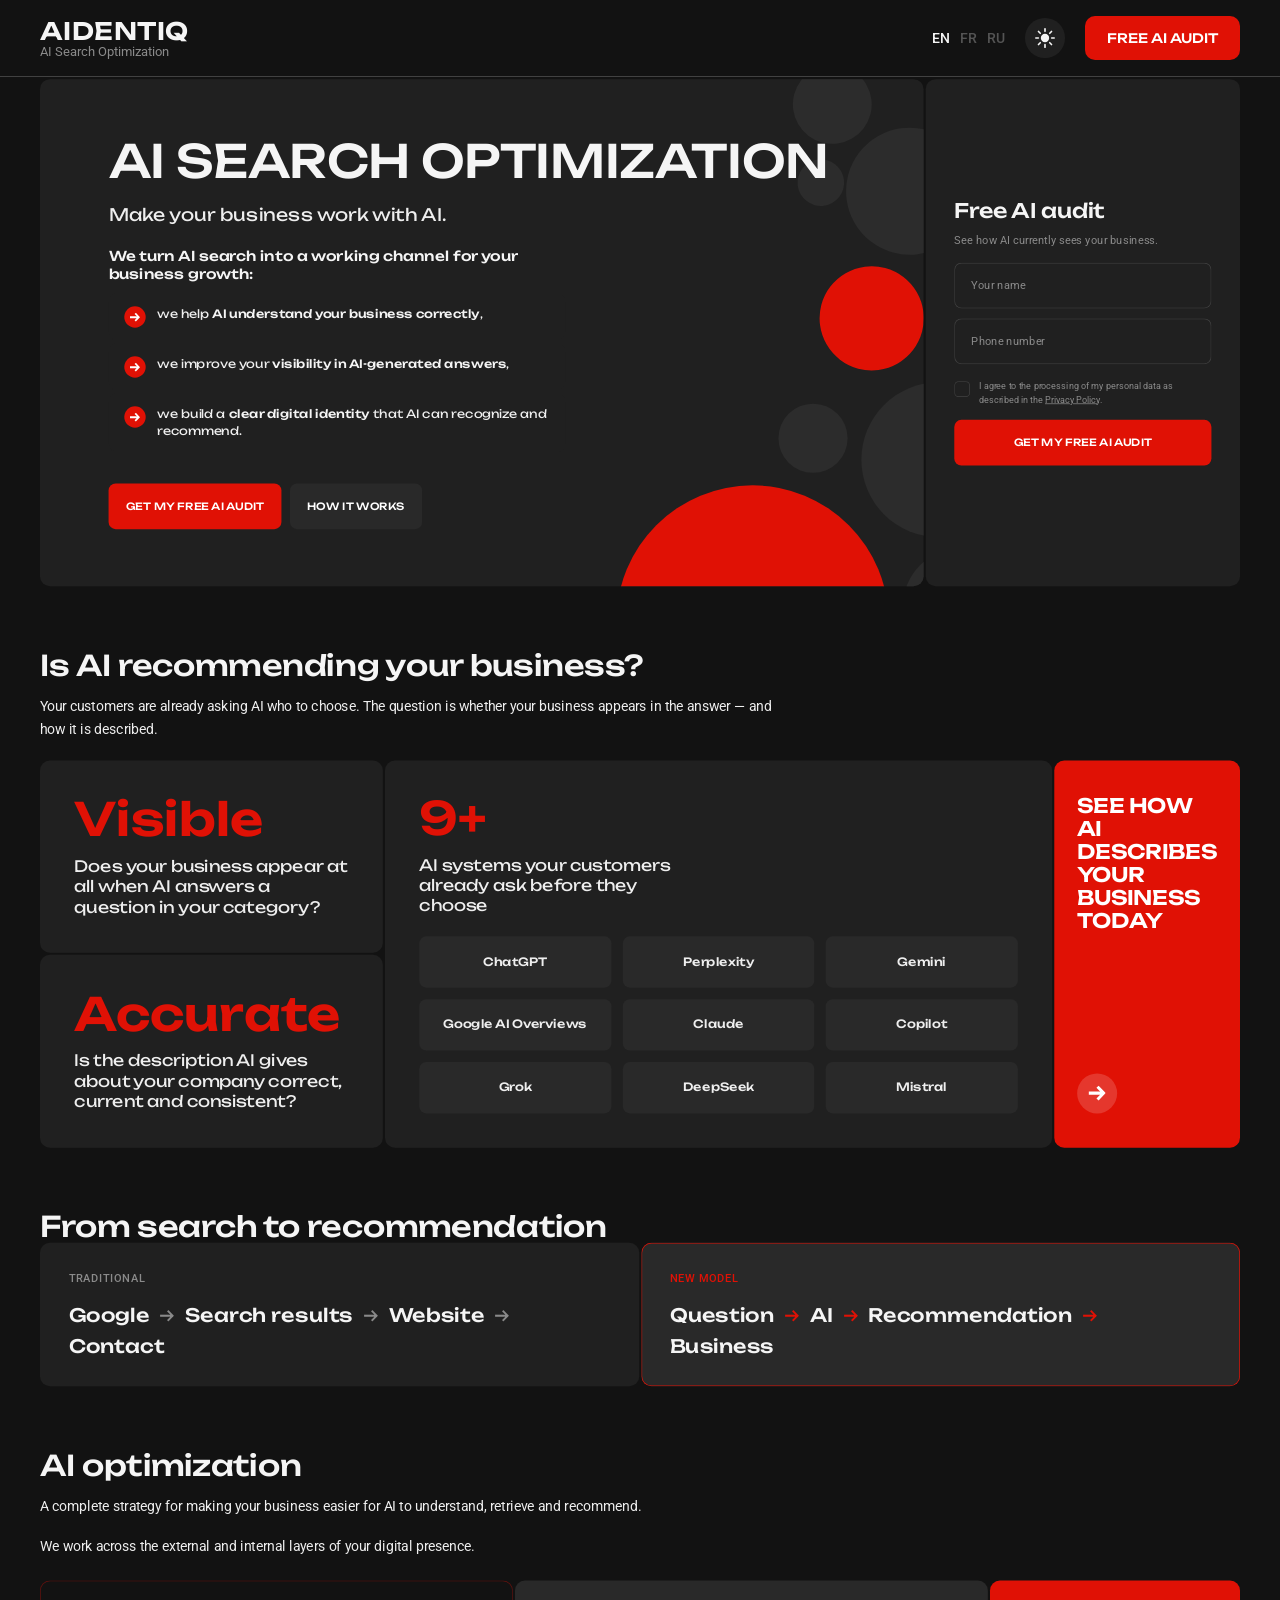
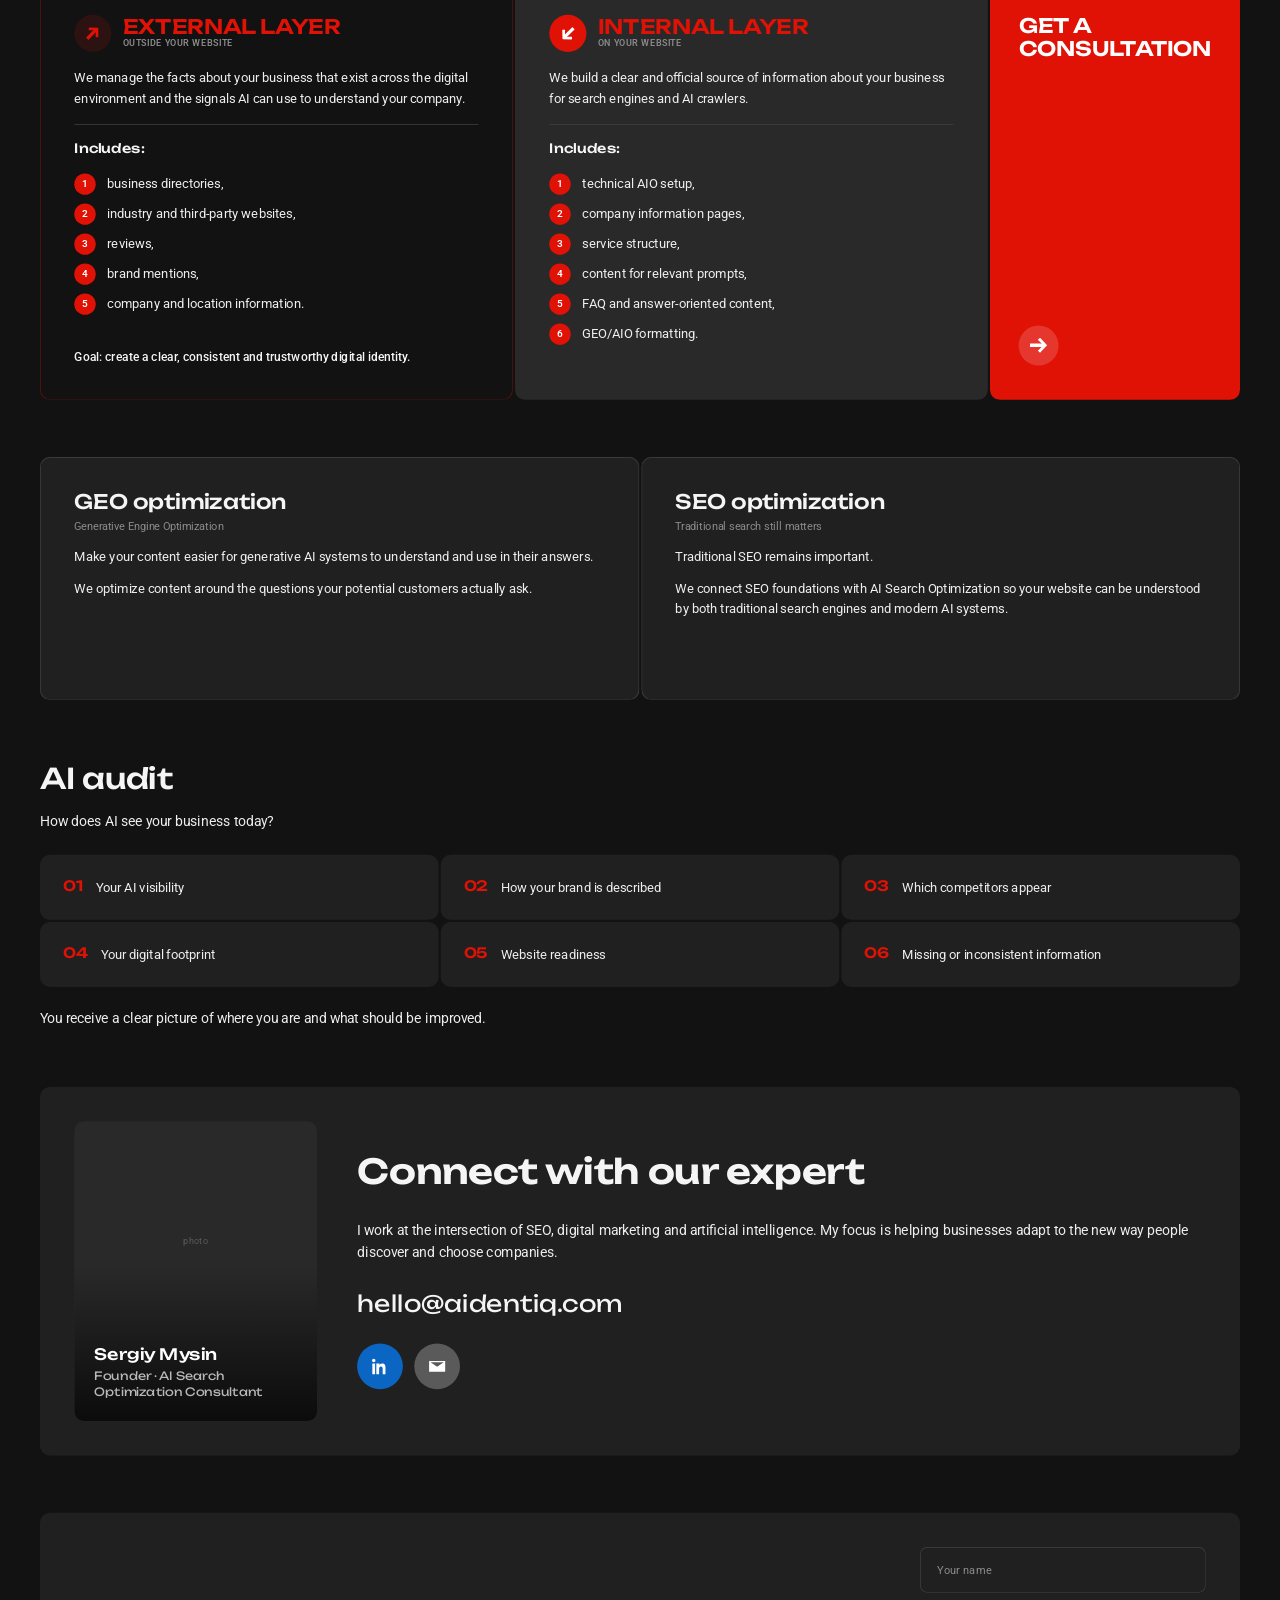
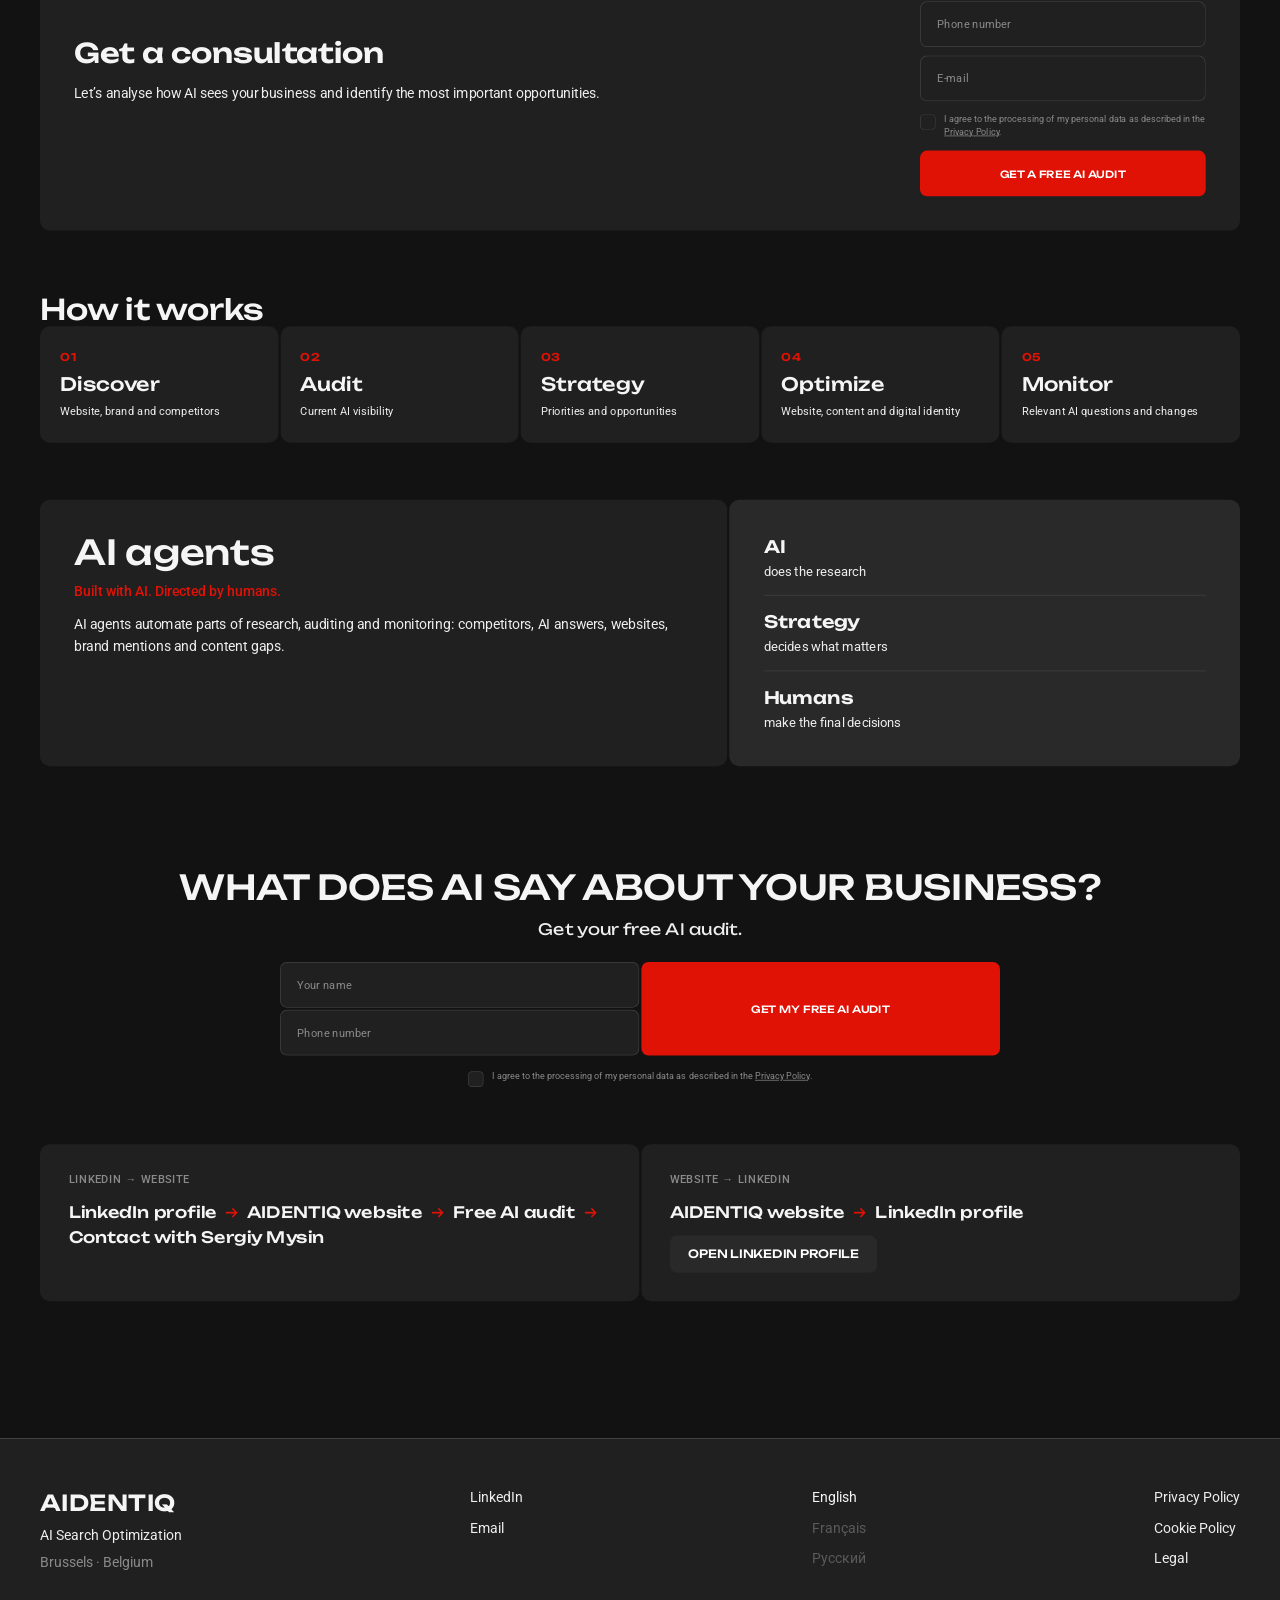
==== index.html @ 65e8174d "Лендинг AIDENTIQ: английская версия Страница выделена из проекта prostor-web — взята вёрстка /servic" ====
<!DOCTYPE html>
<html lang="en" data-theme="dark">
<head>
    <meta charset="UTF-8">
    <meta name="viewport" content="width=device-width, initial-scale=1.0">
    <title>AI Search Optimization — AIDENTIQ</title>
    <meta name="description" content="We turn AI search into a working channel for your business growth. AI optimization, GEO and SEO for businesses that want to be found and recommended by AI.">

    <link rel="canonical" href="https://aidentiq.com/">
    <!-- Языковые версии. Пока собрана только английская: как добавить FR и RU —
         см. раздел «Языки» в README. Раскомментировать вместе с /fr/ и /ru/. -->
    <link rel="alternate" hreflang="en" href="https://aidentiq.com/">
    <!-- <link rel="alternate" hreflang="fr" href="https://aidentiq.com/fr/"> -->
    <!-- <link rel="alternate" hreflang="ru" href="https://aidentiq.com/ru/"> -->

    <meta property="og:type" content="website">
    <meta property="og:title" content="AI Search Optimization — AIDENTIQ">
    <meta property="og:description" content="We turn AI search into a working channel for your business growth.">
    <meta property="og:locale" content="en">

    <link rel="shortcut icon" href="images/favicon.ico" type="image/x-icon">
    <link rel="stylesheet" href="css/style.css">
</head>
<body>
<script>
    /* Тему ставим до отрисовки, иначе на тёмной теме мигнёт светлый фон. */
    (function () {
        var saved = null;
        try { saved = localStorage.getItem('aidentiq_theme'); } catch (e) {}
        document.documentElement.setAttribute('data-theme', saved === 'light' ? 'light' : 'dark');
    })();
</script>

<!-- ═════════ 1. Header ═════════ -->
<header class="site-hd">
    <div class="hd-wrap">
        <a class="hd-logo" href="/">
            <span class="hd-name">AIDENTIQ</span>
            <span class="hd-tag">AI Search Optimization</span>
        </a>
        <div class="hd-right">
            <nav class="hd-lang" aria-label="Language">
                <span class="cur" aria-current="true">EN</span>
                <!-- FR и RU станут ссылками, когда появятся /fr/ и /ru/ -->
                <span class="soon" title="Coming soon">FR</span>
                <span class="soon" title="Coming soon">RU</span>
            </nav>
            <button class="hd-theme" type="button" aria-label="Switch colour theme">
                <svg class="ic-sun" viewBox="0 0 24 24" fill="none" aria-hidden="true"><circle cx="12" cy="12" r="5" fill="currentColor"/><path d="M12 1v3M12 20v3M4.2 4.2l2.1 2.1M17.7 17.7l2.1 2.1M1 12h3M20 12h3M4.2 19.8l2.1-2.1M17.7 6.3l2.1-2.1" stroke="currentColor" stroke-width="2" stroke-linecap="round"/></svg>
                <svg class="ic-moon" viewBox="0 0 24 24" fill="none" aria-hidden="true"><path d="M21 13.2A9 9 0 1 1 10.8 3a7 7 0 0 0 10.2 10.2Z" fill="currentColor"/></svg>
            </button>
            <a class="btn btn-accent hd-cta" href="#audit">FREE AI AUDIT</a>
        </div>
    </div>
</header>

<div id="viewport">
<div class="page">

    <!-- ═════════ 2–4. Hero: заголовок, пояснение, форма AI-аудита ═════════ -->
    <section class="hero sec" id="top">
        <div class="gap stretch">
            <div class="htext" style="flex:1">
                <h1>AI Search Optimization</h1>
                <div class="hero-intro">Make your business work with AI.</div>
                <ul class="hvals">
                    <div class="hlead">We turn AI search into a working channel for your business growth:</div>
                    <li><span class="hicon"><svg viewBox="0 0 22 20" fill="none"><path d="M0 7.36758H12.5649L17.8478 7.96727V11.1656L12.5649 11.8224H0V7.36758ZM12.879 0L21.9885 9.59499L12.879 19.1614L10.109 16.5057L18.2762 8.16716V10.9943L10.109 2.65576L12.879 0Z" fill="currentColor"/></svg></span><span>we help <b>AI understand your business correctly</b>,</span></li>
                    <li><span class="hicon"><svg viewBox="0 0 22 20" fill="none"><path d="M0 7.36758H12.5649L17.8478 7.96727V11.1656L12.5649 11.8224H0V7.36758ZM12.879 0L21.9885 9.59499L12.879 19.1614L10.109 16.5057L18.2762 8.16716V10.9943L10.109 2.65576L12.879 0Z" fill="currentColor"/></svg></span><span>we improve your <b>visibility in AI-generated answers</b>,</span></li>
                    <li><span class="hicon"><svg viewBox="0 0 22 20" fill="none"><path d="M0 7.36758H12.5649L17.8478 7.96727V11.1656L12.5649 11.8224H0V7.36758ZM12.879 0L21.9885 9.59499L12.879 19.1614L10.109 16.5057L18.2762 8.16716V10.9943L10.109 2.65576L12.879 0Z" fill="currentColor"/></svg></span><span>we build a <b>clear digital identity</b> that AI can recognize and recommend.</span></li>
                </ul>
                <div class="gap" style="gap:12px;margin-top:4px">
                    <a class="btn btn-lg btn-accent" href="#audit">GET MY FREE AI AUDIT</a>
                    <a class="btn btn-lg btn-standard" href="#how">HOW IT WORKS</a>
                </div>
                <img class="hblobs hblobs-dark" src="images/hero-blobs.svg" alt="" aria-hidden="true" />
                <img class="hblobs hblobs-light" src="images/hero-blobs-light.svg" alt="" aria-hidden="true" />
            </div>
            <div class="hside" style="width:440px">
                <form class="contact-form" action="" method="post" novalidate>
                <div class="heroform">
                    <input type="hidden" name="source" value="hero-free-ai-audit" />
                    <h3>Free AI audit</h3>
                    <p class="hfnote">See how AI currently sees your business.</p>
                    <label class="field"><input type="text" name="name" placeholder=" " autocomplete="name" required /><span class="flabel">Your name</span></label>
                    <label class="field"><input type="tel" name="phone" placeholder=" " autocomplete="tel" required /><span class="flabel">Phone number</span></label>
                    <label class="echeck" style="margin-top:8px">
                        <input type="checkbox" name="consent" value="1" required />
                        <span class="echecktext">I agree to the processing of my personal data as described in the <a href="privacy-policy.html" target="_blank" rel="noopener">Privacy Policy</a>.</span>
                    </label>
                    <button class="btn btn-lg btn-accent btn-block" type="submit" style="margin-top:4px">GET MY FREE AI AUDIT</button>
                </div>
                </form>
            </div>
        </div>
    </section>

    <!-- ═════════ 5. Why it matters ═════════ -->
    <section class="sec">
        <div class="chead-wrap"><h2 class="chead">Is AI recommending your business?</h2></div>
        <div class="stack" style="margin-top:20px">
            <p class="ptext">Your customers are already asking AI who to choose. The question is whether your business appears in the answer — and how it is described.</p>
        </div>
        <div class="why" style="margin-top:28px">
            <div class="wleft">
                <div class="wcard">
                    <div class="wbig">Visible</div>
                    <p>Does your business appear at all when AI answers a question in your category?</p>
                </div>
                <div class="wcard">
                    <div class="wbig">Accurate</div>
                    <p>Is the description AI gives about your company correct, current and consistent?</p>
                </div>
            </div>
            <div class="wmid">
                <div class="wbig">9+</div>
                <p>AI systems your customers already ask before they choose</p>
                <div class="nnet">
                    <span>ChatGPT</span><span>Perplexity</span><span>Gemini</span>
                    <span>Google AI Overviews</span><span>Claude</span><span>Copilot</span>
                    <span>Grok</span><span>DeepSeek</span><span>Mistral</span>
                </div>
            </div>
            <a class="wcta" href="#audit">
                <div class="wctatxt">See how AI describes your business today</div>
                <div class="wctaicon"><svg viewBox="0 0 22 20" fill="none"><path d="M0 7.36758H12.5649L17.8478 7.96727V11.1656L12.5649 11.8224H0V7.36758ZM12.879 0L21.9885 9.59499L12.879 19.1614L10.109 16.5057L18.2762 8.16716V10.9943L10.109 2.65576L12.879 0Z" fill="currentColor"/></svg></div>
            </a>
        </div>
    </section>

    <!-- ═════════ 6. From search to recommendation ═════════ -->
    <section class="sec">
        <div class="chead-wrap"><h2 class="chead">From search to recommendation</h2></div>
        <div class="flows">
            <div class="flow old">
                <div class="flowlbl">Traditional</div>
                <ol class="flowsteps">
                    <li>Google</li>
                    <li>Search results</li>
                    <li>Website</li>
                    <li>Contact</li>
                </ol>
            </div>
            <div class="flow new">
                <div class="flowlbl">New model</div>
                <ol class="flowsteps">
                    <li>Question</li>
                    <li>AI</li>
                    <li>Recommendation</li>
                    <li>Business</li>
                </ol>
            </div>
        </div>
    </section>

    <!-- ═════════ 7–9. AI Optimization: внешний и внутренний слои ═════════ -->
    <section class="sec">
        <div class="chead-wrap"><h2 class="chead">AI optimization</h2></div>
        <div class="stack" style="margin-top:20px;margin-bottom:32px">
            <p class="ptext">A complete strategy for making your business easier for AI to understand, retrieve and recommend.</p>
            <p class="ptext">We work across the external and internal layers of your digital presence.</p>
        </div>
        <div class="approach">
            <div class="acard ext">
                <div class="ahead">
                    <div class="aicon"><svg viewBox="0 0 22 20" fill="none" style="transform:rotate(-45deg)"><path d="M0 7.36758H12.5649L17.8478 7.96727V11.1656L12.5649 11.8224H0V7.36758ZM12.879 0L21.9885 9.59499L12.879 19.1614L10.109 16.5057L18.2762 8.16716V10.9943L10.109 2.65576L12.879 0Z" fill="currentColor"/></svg></div>
                    <div><div class="atitle">External layer</div><div class="acap">Outside your website</div></div>
                </div>
                <p class="atext">We manage the facts about your business that exist across the digital environment and the signals AI can use to understand your company.</p>
                <div class="adiv"></div>
                <div class="alead">Includes:</div>
                <ol class="alist">
                    <li>business directories,</li>
                    <li>industry and third-party websites,</li>
                    <li>reviews,</li>
                    <li>brand mentions,</li>
                    <li>company and location information.</li>
                </ol>
                <p class="agoal">Goal: create a clear, consistent and trustworthy digital identity.</p>
            </div>
            <div class="acard int">
                <div class="ahead">
                    <div class="aicon"><svg viewBox="0 0 22 20" fill="none" style="transform:rotate(135deg)"><path d="M0 7.36758H12.5649L17.8478 7.96727V11.1656L12.5649 11.8224H0V7.36758ZM12.879 0L21.9885 9.59499L12.879 19.1614L10.109 16.5057L18.2762 8.16716V10.9943L10.109 2.65576L12.879 0Z" fill="currentColor"/></svg></div>
                    <div><div class="atitle">Internal layer</div><div class="acap">On your website</div></div>
                </div>
                <p class="atext">We build a clear and official source of information about your business for search engines and AI crawlers.</p>
                <div class="adiv"></div>
                <div class="alead">Includes:</div>
                <ol class="alist">
                    <li>technical AIO setup,</li>
                    <li>company information pages,</li>
                    <li>service structure,</li>
                    <li>content for relevant prompts,</li>
                    <li>FAQ and answer-oriented content,</li>
                    <li>GEO/AIO formatting.</li>
                </ol>
            </div>
            <a class="acta" href="#audit">
                <div class="actatxt">Get a consultation</div>
                <div class="actaicon"><svg viewBox="0 0 22 20" fill="none"><path d="M0 7.36758H12.5649L17.8478 7.96727V11.1656L12.5649 11.8224H0V7.36758ZM12.879 0L21.9885 9.59499L12.879 19.1614L10.109 16.5057L18.2762 8.16716V10.9943L10.109 2.65576L12.879 0Z" fill="currentColor"/></svg></div>
            </a>
        </div>
    </section>

    <!-- ═════════ 10–11. GEO и SEO оптимизация ═════════ -->
    <section class="sec">
        <div class="layers">
            <div class="layer" style="justify-content:flex-start;gap:16px;min-height:340px">
                <div class="stack" style="gap:8px">
                    <h3 style="color:var(--head)">GEO optimization</h3>
                    <div class="lsub">Generative Engine Optimization</div>
                </div>
                <p>Make your content easier for generative AI systems to understand and use in their answers.</p>
                <p>We optimize content around the questions your potential customers actually ask.</p>
            </div>
            <div class="layer" style="justify-content:flex-start;gap:16px;min-height:340px">
                <div class="stack" style="gap:8px">
                    <h3 style="color:var(--head)">SEO optimization</h3>
                    <div class="lsub">Traditional search still matters</div>
                </div>
                <p>Traditional SEO remains important.</p>
                <p>We connect SEO foundations with AI Search Optimization so your website can be understood by both traditional search engines and modern AI systems.</p>
            </div>
        </div>
    </section>

    <!-- ═════════ 12. AI Audit ═════════ -->
    <section class="sec">
        <div class="chead-wrap"><h2 class="chead">AI audit</h2></div>
        <div class="stack" style="margin-top:20px;margin-bottom:32px">
            <p class="ptext">How does AI see your business today?</p>
        </div>
        <div class="audit-grid">
            <div class="audit-item"><span class="anum">01</span><p>Your AI visibility</p></div>
            <div class="audit-item"><span class="anum">02</span><p>How your brand is described</p></div>
            <div class="audit-item"><span class="anum">03</span><p>Which competitors appear</p></div>
            <div class="audit-item"><span class="anum">04</span><p>Your digital footprint</p></div>
            <div class="audit-item"><span class="anum">05</span><p>Website readiness</p></div>
            <div class="audit-item"><span class="anum">06</span><p>Missing or inconsistent information</p></div>
        </div>
        <p class="ptext" style="margin-top:28px">You receive a clear picture of where you are and what should be improved.</p>
    </section>

    <!-- ═════════ 13. Expert ═════════ -->
    <section class="sec">
        <div class="expert">
            <!-- TODO: заменить на фото Сергия Мысина — images/expert.webp, 340×440 -->
            <div class="ephoto ph">
                <b>Sergiy Mysin</b>
                <s>Founder · AI Search Optimization Consultant</s>
            </div>
            <div class="ebody">
                <h2 class="etitle">Connect with our expert</h2>
                <p class="equote">I work at the intersection of SEO, digital marketing and artificial intelligence. My focus is helping businesses adapt to the new way people discover and choose companies.</p>
                <div class="econtacts">
                    <!-- TODO: подставить реальные email и профиль LinkedIn -->
                    <a href="mailto:hello@aidentiq.com">hello@aidentiq.com</a>
                </div>
                <div class="esocials">
                    <a class="esoc li" href="#" aria-label="LinkedIn"><svg viewBox="0 0 24 24" fill="none"><path d="M6.94 5.5a1.94 1.94 0 1 1-3.88 0 1.94 1.94 0 0 1 3.88 0ZM3.4 8.9h3.1V21H3.4V8.9Zm5.06 0h2.97v1.65h.04c.41-.78 1.42-1.6 2.93-1.6 3.13 0 3.71 2.06 3.71 4.74V21h-3.1v-5.63c0-1.34-.02-3.07-1.87-3.07-1.87 0-2.16 1.46-2.16 2.97V21h-3.1V8.9Z" fill="currentColor"/></svg></a>
                    <a class="esoc mail" href="mailto:hello@aidentiq.com" aria-label="Email"><svg viewBox="0 0 24 24" fill="none"><path d="M3 6h18v12H3V6Zm1.6 1.4 7.4 5.1 7.4-5.1H4.6Z" fill="currentColor"/></svg></a>
                </div>
            </div>
        </div>
    </section>

    <!-- ═════════ 14. Consultation CTA ═════════ -->
    <section class="sec">
        <div class="expert has-form consult">
            <div class="ebody">
                <h2 class="etitle">Get a consultation</h2>
                <p class="equote">Let’s analyse how AI sees your business and identify the most important opportunities.</p>
            </div>
            <form class="contact-form eform" action="" method="post" novalidate>
                <input type="hidden" name="source" value="consultation-cta" />
                <label class="field"><input type="text" name="name" placeholder=" " autocomplete="name" required /><span class="flabel">Your name</span></label>
                <label class="field"><input type="tel" name="phone" placeholder=" " autocomplete="tel" required /><span class="flabel">Phone number</span></label>
                <label class="field"><input type="email" name="email" placeholder=" " autocomplete="email" /><span class="flabel">E-mail</span></label>
                <label class="echeck">
                    <input type="checkbox" name="consent" value="1" required />
                    <span class="echecktext">I agree to the processing of my personal data as described in the <a href="privacy-policy.html" target="_blank" rel="noopener">Privacy Policy</a>.</span>
                </label>
                <button class="btn btn-lg btn-accent btn-block" type="submit">GET A FREE AI AUDIT</button>
            </form>
        </div>
    </section>

    <!-- ═════════ 15. How it works ═════════ -->
    <section class="sec" id="how">
        <div class="chead-wrap"><h2 class="chead">How it works</h2></div>
        <div class="steps">
            <div class="step"><span class="snum">01</span><div class="stitle">Discover</div><p>Website, brand and competitors</p></div>
            <div class="step"><span class="snum">02</span><div class="stitle">Audit</div><p>Current AI visibility</p></div>
            <div class="step"><span class="snum">03</span><div class="stitle">Strategy</div><p>Priorities and opportunities</p></div>
            <div class="step"><span class="snum">04</span><div class="stitle">Optimize</div><p>Website, content and digital identity</p></div>
            <div class="step"><span class="snum">05</span><div class="stitle">Monitor</div><p>Relevant AI questions and changes</p></div>
        </div>
    </section>

    <!-- ═════════ 16. AI Agents ═════════ -->
    <section class="sec">
        <div class="agents">
            <div class="agtext">
                <h2 class="sm">AI agents</h2>
                <div class="agsub">Built with AI. Directed by humans.</div>
                <p>AI agents automate parts of research, auditing and monitoring: competitors, AI answers, websites, brand mentions and content gaps.</p>
            </div>
            <div class="agflow">
                <div class="agrow"><span class="agkey">AI</span><span class="agval">does the research</span></div>
                <div class="agrow"><span class="agkey">Strategy</span><span class="agval">decides what matters</span></div>
                <div class="agrow"><span class="agkey">Humans</span><span class="agval">make the final decisions</span></div>
            </div>
        </div>
    </section>

    <!-- ═════════ 17. Final CTA ═════════ -->
    <section class="sec" id="audit">
        <div class="shead mid"><h2 class="sm">What does AI say about your business?</h2>
            <div class="sub">Get your free AI audit.</div></div>
        <form class="contact-form" action="" method="post" novalidate>
            <input type="hidden" name="source" value="final-cta" />
            <div class="gap stretch" style="gap:3px;margin:0 auto 20px;width:60%">
                <div class="col" style="flex:0 0 calc(50% - 1.5px);gap:3px;min-width:0">
                    <label class="field"><input type="text" name="name" placeholder=" " autocomplete="name" required /><span class="flabel">Your name</span></label>
                    <label class="field"><input type="tel" name="phone" placeholder=" " autocomplete="tel" required /><span class="flabel">Phone number</span></label>
                </div>
                <button class="btn btn-lg btn-accent" style="flex:0 0 calc(50% - 1.5px);height:auto;min-width:0" type="submit">GET MY FREE AI AUDIT</button>
            </div>
            <label class="echeck echeck-mid">
                <input type="checkbox" name="consent" value="1" required />
                <span class="echecktext">I agree to the processing of my personal data as described in the <a href="privacy-policy.html" target="_blank" rel="noopener">Privacy Policy</a>.</span>
            </label>
        </form>
    </section>

    <!-- ═════════ 19. LinkedIn ↔ Website ═════════ -->
    <section class="sec">
        <div class="linkflow">
            <div class="lfcol">
                <div class="lflbl">LinkedIn → Website</div>
                <ol class="lfsteps">
                    <li>LinkedIn profile</li>
                    <li>AIDENTIQ website</li>
                    <li>Free AI audit</li>
                    <li>Contact with Sergiy Mysin</li>
                </ol>
            </div>
            <div class="lfcol">
                <div class="lflbl">Website → LinkedIn</div>
                <ol class="lfsteps">
                    <li>AIDENTIQ website</li>
                    <li>LinkedIn profile</li>
                </ol>
                <!-- TODO: подставить реальный адрес профиля -->
                <a class="btn btn-standard lfbtn" href="#" target="_blank" rel="noopener">Open LinkedIn profile</a>
            </div>
        </div>
    </section>

</div>
</div>

<!-- ═════════ 18. Footer ═════════ -->
<footer class="site-ft">
    <div class="ft-wrap">
        <div class="ft-brand">
            <span class="ft-name">AIDENTIQ</span>
            <span class="ft-tag">AI Search Optimization</span>
            <span class="ft-geo">Brussels · Belgium</span>
        </div>
        <div class="ft-links">
            <!-- TODO: подставить реальный адрес профиля LinkedIn -->
            <a href="#" target="_blank" rel="noopener">LinkedIn</a>
            <a href="mailto:hello@aidentiq.com">Email</a>
        </div>
        <div class="ft-lang">
            <span class="cur">English</span>
            <span class="soon">Français</span>
            <span class="soon">Русский</span>
        </div>
        <div class="ft-legal">
            <a href="privacy-policy.html">Privacy Policy</a>
            <a href="cookie-policy.html">Cookie Policy</a>
            <a href="legal.html">Legal</a>
        </div>
    </div>
</footer>

<!-- Окно с результатом отправки формы -->
<div class="dialog message-modal" id="messageModal">
    <div class="modal">
        <div class="close" aria-label="Close">
            <svg viewBox="0 0 28 29" fill="none" width="28" height="29"><path fill-rule="evenodd" clip-rule="evenodd" d="M14 15.9142L23.1924 25.1066L24.6066 23.6924L15.4143 14.5L24.6066 5.30761L23.1924 3.8934L14 13.0858L4.80765 3.8934L3.39344 5.30761L12.5858 14.5L3.39344 23.6924L4.80765 25.1066L14 15.9142Z" fill="currentColor"/></svg>
        </div>
        <div class="mm-title"></div>
        <div class="mm-text"></div>
    </div>
</div>

<script src="js/main.js"></script>
</body>
</html>
---- css/style.css ----
/* ============================================================
   ПРОСТОР — AI-оптимизация (экспорт для vanilla JS проекта)
   Объединённый CSS: tokens + base + fig-tokens + fig-assets + theme-light
   ============================================================ */

/* ── Webfonts ── */
@import url('https://fonts.googleapis.com/css2?family=Unbounded:wght@400;500;600;700&family=Roboto:wght@400;500;700&family=Inter:wght@400;500&display=swap');

/* ── Color system ── */
:root {
  --color-accent: #E01105;
  --color-accent-hover: #B30D04;
  --color-accent-active: #820700;
  --color-accent-soft: rgba(224, 17, 5, 0.4);
  --color-bg: #FFFFFF;
  --color-secondary: #202020;
  --color-surface: #F5F5F5;
  --color-surface-accent: #EEEEEE;
  --color-surface-strong: #E7E7E7;
  --color-border: #E7E7E7;
  --color-border-strong: #C6C6C6;
  --color-border-accent: #E01105;
  --color-icon: #8A8A8A;
  --color-heading: #202020;
  --color-text: #121212;
  --color-text-secondary: #414141;
  --color-caption: #8A8A8A;
  --color-on-accent: #FFFFFF;
  --color-on-dark: #F5F5F5;
  --color-success: #00AB4E;
  --color-info: #23A0DC;
}

:root[data-theme="dark"],
[data-theme="dark"] {
  --color-bg: #121212;
  --color-secondary: #F5F5F5;
  --color-surface: #202020;
  --color-surface-accent: #292929;
  --color-surface-strong: #2E2E2E;
  --color-border: #414141;
  --color-border-strong: #5A5A5A;
  --color-icon: #8A8A8A;
  --color-heading: #FFFFFF;
  --color-text: #F5F5F5;
  --color-text-secondary: #EEEEEE;
  --color-caption: #8A8A8A;
  --color-on-dark: #F5F5F5;
}

/* ── Typography ── */
:root {
  --font-display: 'Unbounded', 'Roboto', sans-serif;
  --font-body: 'Roboto', -apple-system, 'Segoe UI', sans-serif;
  --text-h1: 88px;
  --text-h2: 68px;
  --text-h3: 52px;
  --text-h4: 32px;
  --text-h5: 28px;
  --text-h6: 20px;
  --text-xl: 24px;
  --text-l: 20px;
  --text-m: 16px;
  --text-s: 14px;
  --text-xs: 12px;
  --text-overline: 16px;
  --leading-display: 1.08;
  --leading-heading: 1.15;
  --leading-body: 1.45;
  --weight-regular: 400;
  --weight-medium: 500;
  --weight-semibold: 600;
  --weight-bold: 700;
  --tracking-display: -0.01em;
  --tracking-overline: 0.04em;
}

/* ── Spacing, radii, shadows, layout ── */
:root {
  --space-xxs: 3px;
  --space-2xs: 8px;
  --space-xs: 16px;
  --space-s: 24px;
  --space-m: 32px;
  --space-l: 48px;
  --space-xl: 76px;
  --space-block: 40px;
  --space-section: 150px;
  --radius-button: 10px;
  --radius-control: 6px;
  --radius-field: 10px;
  --radius-icon: 10px;
  --radius-card: 14px;
  --radius-block: 40px;
  --radius-pill: 100px;
  --shadow-card: 0 4px 24px rgba(36, 35, 35, 0.08);
  --shadow-pop: 0 8px 40px rgba(36, 35, 35, 0.12);
  --container-max: 1440px;
  --gutter: 60px;
  --ease: cubic-bezier(0.4, 0, 0.2, 1);
  --duration: 0.22s;
}

/* ── Base element defaults ── */
*,
*::before,
*::after {
  box-sizing: border-box;
}

body {
  margin: 0;
  font-family: var(--font-body);
  font-size: var(--text-m);
  line-height: var(--leading-body);
  color: var(--color-text);
  background: var(--color-bg);
  -webkit-font-smoothing: antialiased;
  text-rendering: optimizeLegibility;
}

h1, h2, h3, h4, h5, h6 {
  margin: 0;
  font-family: var(--font-display);
  font-weight: var(--weight-medium);
  line-height: var(--leading-heading);
  letter-spacing: var(--tracking-display);
  color: var(--color-heading);
}

h1 { font-size: var(--text-h1); line-height: var(--leading-display); }
h2 { font-size: var(--text-h2); line-height: var(--leading-display); }
h3 { font-size: var(--text-h3); }
h4 { font-size: var(--text-h4); }
h5 { font-size: var(--text-h5); }
h6 { font-size: var(--text-h6); }

p { margin: 0; }

a { color: inherit; text-decoration: none; }

.overline {
  font-family: var(--font-body);
  font-size: var(--text-overline);
  letter-spacing: var(--tracking-overline);
  text-transform: uppercase;
  color: var(--color-accent);
}

/* ── Fig assets (bitmap fills), используемые на странице ── */
.fig-asset-915df91f14145339-bfcbce4c { background: linear-gradient(180deg, rgba(40,38,38,0) 63.08%, rgba(40,38,38,0.4) 100.00%), url(assets/915df91f14145339.png) center / cover no-repeat; }

/* ── Светлая тема ── */
:root[data-theme="light"]{
  --bg:#EAEAEA;
  --surface:#FFFFFF;
  --raise:#F2F2F2;
  --line:#E2E2E2;
  --head:#121212;
  --body:#2E2E2E;
  --muted:#8A8A8A;
  --accent:#E01105;
  --accent-press:#820700;
  --green:#00AB4E;
  --gold:#FFC926;
  --disp:'Unbounded', sans-serif;
  --ui:'Roboto', sans-serif;
}

[data-theme="light"] .btn-standard{background:#202020;color:#fff;}
[data-theme="light"] .btn-standard:hover{background:#000;}
[data-theme="light"] .btn-white,
[data-theme="light"] footer.ft a.btn-white{background:#202020;color:#fff;}
[data-theme="light"] .btn-white:hover{background:#000;opacity:1;}
[data-theme="light"] .review .rate{background:rgba(0,0,0,.05);color:#202020;}
[data-theme="light"] header.bar.scrolled{
  background:rgba(236,236,236,0.72);
  box-shadow:0 8px 30px rgba(0,0,0,0.08);
}
[data-theme="light"] .keys.khotel::after{
  background:linear-gradient(90deg,#fff 44%,rgba(255,255,255,0.45) 68%,rgba(255,255,255,0) 100%);
}
[data-theme="light"] footer.ft{background:#E4E4E4;}
[data-theme="light"] nav.menu a:hover{background:var(--raise);color:var(--head);}

.hblobs-light{display:none;}
[data-theme="light"] .hblobs-dark{display:none;}
[data-theme="light"] .hblobs-light{display:block;}

.logo .logo-dark-img{display:none;}
[data-theme="light"] .logo .logo-light-img{display:none;}
[data-theme="light"] .logo .logo-dark-img{display:block;}

/* ── Переключатель темы ── */
.theme-toggle{position:relative;width:58px;height:30px;flex-shrink:0;padding:0;border:none;
  border-radius:100px;cursor:pointer;background:var(--raise);box-shadow:inset 0 0 0 1px var(--line);
  display:inline-flex;align-items:center;transition:background .3s ease,box-shadow .3s ease;}
.theme-toggle .tt-knob{position:absolute;top:3px;left:3px;width:24px;height:24px;border-radius:50%;
  background:#fff;color:var(--accent);display:flex;align-items:center;justify-content:center;
  box-shadow:0 2px 6px rgba(0,0,0,.25);
  transition:transform .35s cubic-bezier(.22,1,.36,1);}
.theme-toggle .tt-knob svg{width:15px;height:15px;display:block;}
.theme-toggle .tt-sun{display:none;}
.theme-toggle .tt-moon{display:block;}
[data-theme="light"] .theme-toggle .tt-knob{transform:translateX(28px);}
[data-theme="light"] .theme-toggle .tt-sun{display:block;}
[data-theme="light"] .theme-toggle .tt-moon{display:none;}

/* ─────────────────────────────────────────────────────────────
   ПРОСТОР — AI-оптимизация. Собрана СТРОГО на токенах и паттернах
   дизайн-системы (styles.css). Значения цветов/радиусов/типографики
   и структура блоков взяты 1:1 из компонентов DS
   (Hero, ClickCard, Keys, ReviewCard, BlogCard, CommentText, Button, Footer).
   Рендерится офлайн (без React/CDN, без фреймворков) — токены берутся из styles.css.
   ───────────────────────────────────────────────────────────── */

/* Локальные алиасы под реальные значения переменных DS (тёмная тема) */
:root[data-theme="dark"]{
  --bg:#121212;          /* token-26 */
  --surface:#202020;     /* token-27 */
  --raise:#292929;       /* token-10 */
  --line:#414141;        /* token-23 */
  --head:#F5F5F5;        /* token-4  */
  --body:#EEEEEE;        /* token-3  */
  --muted:#8A8A8A;       /* token-24 */
  --accent:#E01105;      /* token-5/8 */
  --accent-press:#820700;/* token-9  */
  --green:#00AB4E;
  --gold:#FFC926;
  --disp:'Unbounded', sans-serif;
  --ui:'Roboto', sans-serif;
}

*{box-sizing:border-box;}
html,body{margin:0;background:var(--bg);}
/* Отступ при переходе по якорю, иначе секция встаёт вплотную к верхней кромке.
   Рабочее значение проставляет fit() в layouts/ai.html: оно зависит от экранной
   высоты приклееной шапки, а та меняется вместе с масштабом сцены. Здесь —
   запасное значение на случай, если скрипт не отработал. */
html{scroll-padding-top:40px;}
/* clip, а не hidden: .page масштабируется через transform, layout-высота у неё
   остаётся полной, поэтому #viewport с заданной JS высотой оказывается блоком с
   переполнением. overflow:hidden такой блок оставляет программно прокручиваемым —
   переход по якорю прокручивал его вместо документа, из-за чего не работал
   scroll-padding-top и сбивалась приклееная шапка (она считает по window.scrollY).
   overflow:clip обрезает так же, но контейнер прокрутить нельзя, и якорь уходит
   документу. hidden оставлен запасным вариантом для Safari < 16. */
#viewport{width:100%;overflow:hidden;overflow:clip;}
.page{width:1680px;transform-origin:top left;background:var(--bg);color:var(--body);font-family:var(--disp);}
.page *{box-sizing:border-box;}

/* ── layout helpers ── */
.gap{display:flex;gap:3px;}
.col{display:flex;flex-direction:column;gap:3px;}
.grid{display:grid;gap:3px;}
.sec{padding:0 0 80px;}
.between{justify-content:space-between;}
.center{align-items:center;}
.stretch{align-items:stretch;}

/* ── section heading ── */
.shead{padding:64px 0 32px;}
.shead h2{margin:0;font-family:var(--disp);font-weight:500;font-size:64px;line-height:1.06;
  letter-spacing:-0.01em;color:var(--head);text-transform:uppercase;}
.shead h2.sm{font-size:48px;}
.shead .sub{max-width:760px;margin:18px 0 0;font-family:var(--disp);font-weight:400;
  font-size:22px;line-height:1.32;color:var(--body);}
.shead.mid{text-align:center;}
.shead.mid .sub{margin:18px auto 0;}

/* ── buttons (real Component2: Roboto, radius 10, NOT uppercase) ── */
.btn{display:inline-flex;align-items:center;justify-content:center;gap:10px;border:none;
  cursor:pointer;font-family:var(--disp);font-weight:500;border-radius:10px;white-space:nowrap;
  text-transform:uppercase;letter-spacing:0;text-decoration:none;
  transition:background .2s cubic-bezier(.4,0,.2,1),color .2s,box-shadow .2s;}
.btn-lg{height:64px;padding:0 24px;font-size:14px;}
.btn-md{height:48px;padding:0 20px;font-size:12px;font-weight:500;}
.btn-accent{background:var(--accent);color:#fff;}
.btn-accent:hover{background:var(--accent-press);}
.btn-standard{background:var(--raise);color:#fff;}
.btn-standard:hover{background:#333;}
.btn-tg{background:#229ED9;color:#fff;}
.btn-tg:hover{background:#1B7FAE;}
.btn-wa{background:#25D366;color:#fff;}
.btn-wa:hover{background:#1DA851;}
.btn-outline{background:transparent;box-shadow:inset 0 0 0 1px var(--line);color:var(--body);}
.btn-outline:hover{box-shadow:inset 0 0 0 1px var(--muted);}
.btn-block{width:100%;}

/* ── card base ── */
.card{background:var(--surface);border-radius:14px;}

/* ── ClickCard (arrow + text) ── */
.click{display:flex;flex-direction:row;gap:24px;align-items:center;background:var(--surface);
  border-radius:14px;padding:16px 48px;min-height:96px;cursor:pointer;transition:background .2s;}
.click:hover{background:var(--raise);}
.click .ar{display:inline-flex;align-items:center;color:var(--line);
  flex-shrink:0;transition:color .2s;}
.click .ar svg{width:22px;height:20px;display:block;}
.click:hover .ar{color:var(--accent);}
.click .ct{display:flex;flex-direction:column;gap:6px;}
.click .ct b{font-family:var(--disp);font-weight:400;font-size:18px;line-height:1.2;color:var(--body);}
.click .ct s{font-family:var(--disp);font-weight:400;font-size:15px;line-height:1.3;color:var(--muted);
  opacity:.6;text-decoration:none;}

/* ── Услуги: expandable cards, two independent columns ── */
.usrow{display:flex;gap:3px;flex:1;align-items:flex-start;}
.uscol{display:flex;flex-direction:column;gap:3px;flex:1;}
.scard{display:flex;gap:24px;align-items:flex-start;background:var(--surface);border-radius:14px;
  padding:26px 48px;min-height:96px;box-sizing:border-box;cursor:pointer;
  transition:background .45s cubic-bezier(.22,1,.36,1),padding .45s cubic-bezier(.22,1,.36,1);}
.scard:hover{background:var(--raise);}
.scard.is-open{background:var(--raise);padding-top:52px;padding-bottom:52px;}
.scard .ar{display:inline-flex;align-items:center;color:var(--line);flex-shrink:0;
  margin-top:3px;transition:color .45s cubic-bezier(.22,1,.36,1);}
.scard .ar svg{width:22px;height:20px;display:block;}
.scard:hover .ar,
.scard.is-open .ar{color:var(--accent);}
.scard .ct{display:flex;flex-direction:column;min-width:0;}
.scard .ct b{font-family:var(--disp);font-weight:400;font-size:18px;line-height:1.3;color:var(--body);}
.scard .extra{display:grid;grid-template-rows:0fr;transition:grid-template-rows .5s cubic-bezier(.22,1,.36,1);}
.scard .extra > span{overflow:hidden;display:block;font-family:var(--disp);font-weight:400;
  font-size:15px;line-height:1.4;color:var(--muted);}
/* open card persists (last one the pointer entered); driven by JS .is-open */
.scard.is-open .extra{grid-template-rows:1fr;}
.scard.is-open .extra > span{padding-top:10px;}

/* ── CommentText ── */
.comment{display:flex;flex-direction:column;gap:24px;align-items:flex-start;}
.comment h3{margin:0;font-family:var(--disp);font-weight:500;font-size:32px;line-height:1.05;color:var(--head);}
.comment .ln{height:1px;width:100%;background:var(--accent);opacity:.4;}
.comment p{margin:0;font-family:var(--disp);font-weight:400;font-size:18px;line-height:1.5;
  letter-spacing:-0.01em;color:var(--body);opacity:.6;}

/* ── media placeholder ── */
.media{position:relative;border-radius:14px;background:var(--surface);overflow:hidden;
  display:flex;align-items:center;justify-content:center;}

/* ── hero ── */
.hero{padding-top:3px;}
/* Hero clickcards are static — no hover feedback */
.hero .click{cursor:default;}
.hero .click:hover{background:var(--surface);}
.hero .click:hover .ar{color:var(--line);}
.hero .htext{position:relative;border-radius:14px;background:var(--surface);overflow:hidden;flex:1;
  min-height:520px;padding:80px 96px;display:flex;flex-direction:column;gap:24px;justify-content:center;}
.hero .htext > *{position:relative;z-index:1;}
.hero .hblobs{position:absolute;right:-135px;bottom:-240px;height:990px;width:auto;z-index:0;
  pointer-events:none;user-select:none;}
.hero h1{margin:0;font-family:var(--disp);font-weight:500;font-size:64px;line-height:1.1;
  letter-spacing:-0.01em;color:var(--head);text-transform:uppercase;}
.hero .hsub{font-family:var(--disp);font-weight:400;font-size:30px;line-height:1.2;
  letter-spacing:.01em;color:var(--body);}
.hero .hside{width:328px;flex-shrink:0;display:flex;flex-direction:column;gap:3px;}

/* ── Infoblock "text" stat card ── */
.stat{background:var(--surface);border-radius:14px;
  padding:48px;min-height:300px;display:flex;flex-direction:column;gap:20px;align-items:center;
  justify-content:center;text-align:center;}
.stat .big{font-family:var(--disp);font-weight:600;font-size:56px;line-height:1;color:var(--accent);}
.stat .lbl{font-family:var(--disp);font-weight:600;font-size:26px;line-height:1.1;color:var(--head);
  text-transform:uppercase;}
.stat p{margin:0;font-family:var(--disp);font-weight:400;font-size:20px;line-height:1.2;
  letter-spacing:-0.01em;color:var(--body);max-width:360px;}

/* ── Keys (case) ── */
.keys{position:relative;border-radius:14px;background:var(--surface);overflow:hidden;min-height:480px;
  padding:48px;display:flex;flex-direction:column;gap:24px;}
.keys.img{padding:48px;}
.keys .sphere{font-family:var(--disp);font-weight:400;font-size:18px;color:var(--body);}
.keys .ttl{font-family:var(--disp);font-weight:500;font-size:32px;line-height:1.12;color:var(--head);
  white-space:pre-line;flex-grow:1;}
.keys .metrics{display:flex;flex-direction:column;gap:16px;}
.keys .metric{display:flex;align-items:baseline;gap:13px;}
.keys .metric b{font-family:var(--disp);font-weight:500;font-size:32px;line-height:1.2;color:var(--green);
  width:140px;flex-shrink:0;}
.keys .metric span{font-family:var(--disp);font-weight:400;font-size:18px;letter-spacing:-0.01em;color:var(--body);}
.keys .klink{font-family:var(--disp);font-weight:500;font-size:14px;text-transform:uppercase;
  letter-spacing:0;color:var(--head);text-decoration:none;display:inline-flex;gap:10px;align-items:center;
  transition:color .2s;}
.keys .klink:hover{color:#5c5c5c;}
.keys .klink span{color:var(--accent);}
/* case with photo bleeding on the right */
.keys.khotel{position:relative;overflow:hidden;}
.keys.khotel .khimg{position:absolute;right:0;top:0;height:100%;width:auto;z-index:0;}
.keys.khotel::after{content:'';position:absolute;inset:0;z-index:1;pointer-events:none;
  background:linear-gradient(90deg,var(--surface) 44%,rgba(32,32,32,0.45) 68%,rgba(32,32,32,0) 100%);}
.keys.khotel > *:not(.khimg){position:relative;z-index:2;}

/* ── team (CommandCard: full-bleed photo, name+role overlaid) ── */
.team-section .shead,
.blog-section .shead{display:flex;align-items:flex-start;justify-content:space-between;gap:48px;}
.team-section .shead .stitle,
.blog-section .shead .stitle{flex:1;}
.tarrows{display:flex;gap:8px;align-items:center;padding-top:8px;flex-shrink:0;}
.tarrow{width:48px;height:48px;display:flex;align-items:center;justify-content:center;cursor:pointer;
  color:var(--accent);transition:color .2s,opacity .2s,transform .2s;}
.tarrow:hover{color:var(--accent-press);}
.tarrow:active{transform:scale(.92);}
.tarrow svg{width:28px;height:20px;display:block;}
.tarrow.is-disabled{opacity:.3;pointer-events:none;color:var(--line);}
/* right-side bleed: clip only the left edge at the container, let cards
   overflow past the container on the right (bounded by #viewport) */
.tslider{overflow:visible;}
.ttrack{display:flex;gap:48px;transition:transform .55s cubic-bezier(.22,1,.36,1);will-change:transform;}
.tgroup{display:flex;flex-direction:column;gap:24px;flex-shrink:0;}
.tghead{font-family:var(--disp);font-weight:500;font-size:26px;line-height:1.1;letter-spacing:-0.01em;
  color:var(--head);text-transform:uppercase;white-space:nowrap;}
.tcards{display:flex;gap:3px;}
.tcard{width:328px;height:420px;border-radius:14px;overflow:hidden;flex-shrink:0;position:relative;
  background:var(--raise);display:flex;flex-direction:column;justify-content:flex-end;padding:32px;
  background-size:cover;background-position:top center;}
.tcard::before{content:'';position:absolute;inset:0;z-index:0;pointer-events:none;
  background:linear-gradient(180deg,rgba(0,0,0,0) 50%,rgba(0,0,0,0.72) 100%);}
.tcard > *{position:relative;z-index:1;}
.tcard b{font-family:var(--disp);font-weight:500;font-size:22px;line-height:1.2;color:#fff;}
.tcard s{font-family:var(--disp);font-weight:400;font-size:16px;color:rgba(255,255,255,.7);
  text-decoration:none;margin-top:6px;}
.tcard.ph::after{content:'photo';position:absolute;top:38%;left:50%;transform:translate(-50%,-50%);
  z-index:1;font-family:var(--ui);font-size:13px;letter-spacing:.04em;color:var(--muted);opacity:.5;}

/* ── ReviewCard ── */
.review{background:var(--surface);border-radius:14px;padding:32px;display:flex;flex-direction:column;gap:24px;}
.review .rhead b{display:block;font-family:var(--disp);font-weight:500;font-size:24px;line-height:1.3;color:var(--head);}
.review .rhead s{display:block;margin-top:4px;font-family:var(--disp);font-weight:400;font-size:18px;
  color:var(--muted);text-decoration:none;}
.review .ln{height:1px;background:var(--line);}
.review .rtext{font-family:var(--disp);font-weight:400;font-size:16px;line-height:1.55;
  letter-spacing:-0.01em;color:var(--body);}
.review .rate{align-self:flex-start;background:rgba(255,255,255,.1);border-radius:8px;padding:10px 28px;
  font-family:var(--disp);font-weight:800;font-size:20px;color:#fff;display:flex;gap:8px;align-items:center;}
.review .rate .stars{color:var(--gold);font-size:24px;font-weight:400;}

/* ── form (floating-label input) ── */
.field{position:relative;height:64px;border-radius:10px;background:var(--surface);
  box-shadow:inset 0 0 0 1px var(--line);display:block;transition:box-shadow .2s;}
.field:focus-within{box-shadow:inset 0 0 0 1px var(--muted);}
.field input{width:100%;height:100%;border:none;outline:none;background:transparent;box-sizing:border-box;
  font-family:var(--ui);font-size:16px;color:var(--body);padding:24px 24px 6px;}
.field .flabel{position:absolute;left:24px;top:50%;transform:translateY(-50%);pointer-events:none;
  font-family:var(--ui);font-size:16px;color:var(--muted);transition:top .2s cubic-bezier(.4,0,.2,1),
font-size .2s cubic-bezier(.4,0,.2,1),transform .2s cubic-bezier(.4,0,.2,1),color .2s;}
.field input:focus ~ .flabel,
.field input:not(:placeholder-shown) ~ .flabel{top:12px;transform:none;font-size:12px;}
.consent{text-align:center;max-width:780px;margin:0 auto;font-family:var(--disp);font-weight:400;
  font-size:16px;line-height:1.5;color:var(--muted);}

/* ── BlogCard ── */
.post{display:flex;flex-direction:column;gap:26px;}
.post .cover{height:320px;border-radius:14px;display:flex;align-items:flex-end;padding:32px;}
/* blog as slider: cards sized so 3.5 fit the viewport (456 + 24 gap = 480; 3.5 × 480 = 1680) */
.blog-section .ttrack{gap:24px;}
.blog-section .post{width:456px;flex-shrink:0;transition:width .4s cubic-bezier(.22,1,.36,1);}
.blog-section .post .cover{height:300px;background-size:cover;background-position:center;
  transition:height .4s cubic-bezier(.22,1,.36,1);}
.blog-section .post:hover{width:547px;}
.blog-section .post:hover .cover{height:360px;}
.post .cover .date{font-family:var(--disp);font-weight:400;font-size:18px;color:#fff;}
.post .pbody{display:flex;flex-direction:column;gap:13px;}
.blog-section .post .pbody{width:456px;}
.post .pbody h4{margin:0;font-family:var(--disp);font-weight:500;font-size:24px;line-height:1.25;color:var(--head);}
.post .pbody p{margin:0;font-family:var(--disp);font-weight:400;font-size:16px;line-height:1.26;color:var(--body);}
.post .plink{font-family:var(--disp);font-weight:500;font-size:14px;text-transform:uppercase;
  letter-spacing:0;color:var(--head);text-decoration:none;display:inline-flex;gap:10px;align-items:center;
  transition:color .2s;}
.post .plink:hover{color:#5c5c5c;}
.post .plink span{color:var(--accent);}

/* ── header / footer ── */
header.bar{display:flex;align-items:center;justify-content:space-between;padding:32px 0;
  position:relative;z-index:50;will-change:transform;
  transition:background .3s ease,box-shadow .3s ease;}
header.bar.scrolled{background:rgba(18,18,18,0.7);backdrop-filter:blur(14px);-webkit-backdrop-filter:blur(14px);
  box-shadow:0 8px 30px rgba(0,0,0,0.25);}
.logo{display:flex;align-items:center;}
.logo img{height:23px;display:block;}
nav.menu{display:flex;gap:32px;}
nav.menu a{font-family:var(--disp);font-weight:500;font-size:14px;color:var(--head);opacity:.85;text-decoration:none;transition:color .2s,opacity .2s;}
nav.menu a:hover{opacity:1;color:#5c5c5c;}
nav.menu a.active{color:var(--accent);opacity:1;}
.hphone{font-family:var(--disp);font-weight:400;font-size:20px;color:var(--head);text-decoration:none;}
/* burger (mobile only) */
.burger{display:none;width:44px;height:44px;border:none;background:transparent;cursor:pointer;
  flex-direction:column;justify-content:center;align-items:center;gap:5px;padding:0;flex-shrink:0;}
.burger span{display:block;width:24px;height:2px;background:var(--head);border-radius:2px;
  transition:transform .3s cubic-bezier(.22,1,.36,1),opacity .2s;}
.burger.x span:nth-child(1){transform:translateY(7px) rotate(45deg);}
.burger.x span:nth-child(2){opacity:0;}
.burger.x span:nth-child(3){transform:translateY(-7px) rotate(-45deg);}

footer.ft{background:var(--line);border-radius:14px;padding:76px 40px;display:flex;gap:48px;
  align-items:flex-start;margin-top:3px;}
footer.ft .fcol{display:flex;flex-direction:column;gap:16px;}
footer.ft .fcol.brand{width:260px;gap:48px;}
footer.ft a{font-family:var(--disp);font-weight:500;font-size:14px;color:var(--body);opacity:.85;text-decoration:none;}
footer.ft a:hover{opacity:1;}
footer.ft .fmuted{font-family:var(--disp);font-weight:400;font-size:14px;line-height:1.25;color:var(--body);opacity:1;white-space:pre-line;text-decoration:none;}
footer.ft a.fmuted:hover{opacity:.7;}
.btn-white,footer.ft a.btn-white{background:#fff;color:#121212;}
.btn-white:hover{background:#fff;opacity:.7;}

/* ── Почему важно попасть в ИИ-поиск (stat-grid + чипы нейросетей) ── */
.why{display:flex;gap:3px;align-items:stretch;}
.why .wleft{display:flex;flex-direction:column;gap:3px;flex:0 0 480px;}
.why .wcard{background:var(--surface);border-radius:14px;padding:48px;display:flex;
  flex-direction:column;gap:20px;justify-content:center;flex:1;}
.why .wcard .wbig{font-family:var(--disp);font-weight:600;font-size:64px;line-height:1;color:var(--accent);}
.why .wcard p{margin:0;font-family:var(--disp);font-weight:400;font-size:22px;line-height:1.3;
  letter-spacing:-0.01em;color:var(--body);}
.why .wmid{flex:1;background:var(--surface);border-radius:14px;padding:48px;
  display:flex;flex-direction:column;gap:20px;}
.why .wmid .wbig{font-family:var(--disp);font-weight:600;font-size:64px;line-height:1;color:var(--accent);}
.why .wmid p{margin:0;font-family:var(--disp);font-weight:400;font-size:22px;line-height:1.3;
  letter-spacing:-0.01em;color:var(--body);max-width:360px;}
.why .nnet{display:grid;grid-template-columns:repeat(3,1fr);gap:16px;margin-top:8px;}
.why .nnet span{background:var(--raise);border-radius:10px;padding:22px 16px;text-align:center;
  font-family:var(--disp);font-weight:500;font-size:16px;line-height:1.2;color:var(--body);
  display:flex;align-items:center;justify-content:center;min-height:72px;transition:background .2s,color .2s;}
.why .nnet span:hover{background:var(--accent);color:#fff;}
.why .wcta{flex:0 0 240px;background:var(--accent);border-radius:14px;padding:48px 32px;
  display:flex;flex-direction:column;gap:24px;justify-content:space-between;text-decoration:none;
  transition:background .2s;}
.why .wcta:hover{background:var(--accent-press);}
.why .wcta .wctatxt{font-family:var(--disp);font-weight:600;font-size:28px;line-height:1.14;
  letter-spacing:-0.01em;color:#fff;text-transform:uppercase;}
.why .wcta .wctaicon{width:56px;height:56px;border-radius:100px;background:rgba(255,255,255,.16);
  display:flex;align-items:center;justify-content:center;flex-shrink:0;}
.why .wcta .wctaicon svg{width:24px;height:22px;color:#fff;display:block;}

/* ── Связаться с экспертом (photo + heading + контакты + мессенджеры) ── */
.expert{background:var(--surface);border-radius:14px;padding:48px;display:flex;gap:56px;align-items:stretch;}
.expert .ephoto{width:340px;flex-shrink:0;border-radius:14px;overflow:hidden;position:relative;
  background:var(--raise);min-height:420px;display:flex;flex-direction:column;justify-content:flex-end;
  padding:28px;background-size:cover;background-position:top center;}
.expert .ephoto::before{content:'';position:absolute;inset:0;z-index:0;pointer-events:none;
  background:linear-gradient(180deg,rgba(0,0,0,0) 48%,rgba(0,0,0,0.72) 100%);}
.expert .ephoto.ph::after{content:'photo';position:absolute;top:40%;left:50%;transform:translate(-50%,-50%);
  z-index:1;font-family:var(--ui);font-size:13px;letter-spacing:.04em;color:var(--muted);opacity:.5;}
.expert .ephoto > *{position:relative;z-index:1;}
.expert .ephoto b{font-family:var(--disp);font-weight:500;font-size:22px;line-height:1.2;color:#fff;}
.expert .ephoto s{font-family:var(--disp);font-weight:400;font-size:16px;color:rgba(255,255,255,.7);
  text-decoration:none;margin-top:6px;}
.expert .ebody{flex:1;min-width:0;display:flex;flex-direction:column;gap:40px;justify-content:center;}
.expert .etitle{margin:0;font-family:var(--disp);font-weight:600;font-size:48px;line-height:1.1;
  letter-spacing:-0.01em;color:var(--head);}
.expert .econtacts{display:flex;gap:56px;flex-wrap:wrap;align-items:center;}
.expert .econtacts a{font-family:var(--disp);font-weight:400;font-size:32px;line-height:1;
  color:var(--head);text-decoration:none;transition:color .2s;}
.expert .econtacts a:hover{color:var(--body);opacity:.8;}
.expert .esocials{display:flex;gap:16px;}
.expert .esoc{width:64px;height:64px;border-radius:50%;display:flex;align-items:center;justify-content:center;
  flex-shrink:0;transition:transform .2s,filter .2s;}
.expert .esoc:hover{transform:translateY(-3px);filter:brightness(1.08);}
.expert .esoc svg{width:30px;height:30px;display:block;color:#fff;}
.expert .esoc.tg{background:#229ED9;}
.expert .esoc.chat{background:#7B4DE0;}
.expert .esoc.wa{background:#25D366;}
/* Форма справа. Появляется третьей колонкой, поэтому средней достаётся меньше
   места — заголовок там уменьшаем, иначе он рвётся на пять строк. */
.expert.has-form{gap:44px;}
.expert.has-form .etitle{font-size:38px;}
.expert.has-form .econtacts{gap:28px;}
.expert.has-form .econtacts a{font-size:26px;}
.expert .eform{width:400px;flex-shrink:0;display:flex;flex-direction:column;gap:12px;justify-content:center;}
.expert .eform .btn{margin-top:4px;}
/* Чекбокс согласия: appearance:none вместо спрятанного input — так остаются
   и фокус с клавиатуры, и нативная проверка required перед отправкой. */
.echeck{display:flex;gap:12px;align-items:flex-start;cursor:pointer;margin-top:4px;}
.echeck input[type="checkbox"]{appearance:none;-webkit-appearance:none;margin:2px 0 0;flex:0 0 22px;
  width:22px;height:22px;border-radius:6px;background:var(--surface);position:relative;cursor:pointer;
  box-shadow:inset 0 0 0 1px var(--line);transition:background .15s,box-shadow .15s;}
.echeck input[type="checkbox"]:hover{box-shadow:inset 0 0 0 1px var(--muted);}
.echeck input[type="checkbox"]:checked{background:var(--accent);box-shadow:inset 0 0 0 1px var(--accent);}
.echeck input[type="checkbox"]:checked::after{content:'';position:absolute;left:7px;top:3px;width:6px;height:11px;
  border:solid #fff;border-width:0 2px 2px 0;transform:rotate(45deg);}
.echeck input[type="checkbox"]:focus-visible{outline:2px solid var(--muted);outline-offset:2px;}
.echeck .echecktext{font-family:var(--ui);font-weight:400;font-size:13px;line-height:1.45;color:var(--muted);}
.echeck .echecktext a{color:var(--muted);text-decoration:underline;}

/* ── Наш подход (2 слоя) — как .layer, с акцентными заголовками и нумерацией ── */
.approach{display:flex;gap:3px;align-items:stretch;}
.approach .acard{flex:1;min-width:0;background:var(--surface);border-radius:14px;
  box-shadow:inset 0 0 0 1px var(--line);padding:48px;display:flex;flex-direction:column;gap:22px;}
/* Внешний — «outward»: прозрачный фон, акцентный обвод, иконка наружу */
.approach .acard.ext{background:transparent;box-shadow:inset 0 0 0 1px rgba(224,17,5,.4);}
/* Внутренний — «core»: плотная заливка, иконка вовнутрь */
.approach .acard.int{background:var(--raise);box-shadow:none;}
.approach .ahead{display:flex;align-items:center;gap:16px;}
.approach .aicon{width:52px;height:52px;border-radius:100px;flex-shrink:0;
  display:flex;align-items:center;justify-content:center;}
.approach .aicon svg{width:22px;height:20px;display:block;}
.approach .acard.ext .aicon{background:rgba(224,17,5,.12);color:var(--accent);}
.approach .acard.int .aicon{background:var(--accent);color:#fff;}
.approach .acap{font-family:var(--ui);font-weight:600;font-size:12px;letter-spacing:.08em;
  text-transform:uppercase;color:var(--muted);}
/* margin:0 — заголовок может быть h3 (нужна корректная иерархия), а не только div */
.approach .atitle{margin:0;font-family:var(--disp);font-weight:600;font-size:28px;line-height:1.06;
  letter-spacing:-0.01em;color:var(--accent);text-transform:uppercase;}
.approach .atext{margin:0;font-family:var(--ui);font-weight:400;font-size:18px;line-height:1.6;color:var(--body);}
.approach .adiv{height:1px;background:var(--line);}
.approach .alead{font-family:var(--disp);font-weight:500;font-size:18px;line-height:1.3;color:var(--head);}
/* селектор без тега: перечень может быть ul (неупорядоченный по смыслу),
   нумерация здесь — оформление, а не порядок */
.approach .alist{list-style:none;counter-reset:a;margin:0;padding:0;display:flex;flex-direction:column;gap:12px;}
.approach .alist li{position:relative;padding-left:46px;min-height:30px;display:flex;align-items:center;
  counter-increment:a;font-family:var(--ui);font-weight:400;font-size:18px;line-height:1.4;color:var(--body);}
.approach .alist li::before{content:counter(a);position:absolute;left:0;top:0;width:30px;height:30px;
  border-radius:100px;background:var(--accent);color:#fff;display:flex;align-items:center;justify-content:center;
  font-family:var(--ui);font-weight:600;font-size:14px;}
.approach .acta{flex:0 0 300px;background:var(--accent);border-radius:14px;padding:48px 40px;
  display:flex;flex-direction:column;gap:24px;justify-content:space-between;text-decoration:none;
  transition:background .2s;}
.approach .acta:hover{background:var(--accent-press);}
.approach .acta .actatxt{font-family:var(--disp);font-weight:600;font-size:28px;line-height:1.14;
  letter-spacing:-0.01em;color:#fff;text-transform:uppercase;}
.approach .acta .actaicon{width:56px;height:56px;border-radius:100px;background:rgba(255,255,255,.16);
  display:flex;align-items:center;justify-content:center;flex-shrink:0;}
.approach .acta .actaicon svg{width:24px;height:22px;color:#fff;display:block;}

/* ─────────────────────────────────────────────────────────────
   СТРАНИЦА УСЛУГИ (AI-оптимизация): дополнительные паттерны,
   собранные на тех же токенах DS. Новых цветов/шрифтов/радиусов
   не вводим — только новые композиции существующих величин.
   ───────────────────────────────────────────────────────────── */

/* ── Хлебные крошки (текст + мотив →) ── */
.crumbs{display:flex;align-items:center;flex-wrap:wrap;gap:12px;padding:6px 0 0;
  font-family:var(--ui);font-weight:400;font-size:14px;color:var(--muted);}
.crumbs a{color:var(--muted);text-decoration:none;transition:color .2s;}
.crumbs a:hover{color:var(--body);}
.crumbs .sep{color:var(--line);}
.crumbs .cur{color:var(--body);}

/* ── Лид-форма в первом экране (переиспользует .field) ── */
/* form — промежуточная обёртка между .hside и .heroform: без flex:1 она сжимается
   по контенту, и карточка не дотягивается до высоты .htext */
.hero .hside > .contact-form{flex:1;display:flex;flex-direction:column;}
.heroform{background:var(--surface);border-radius:14px;padding:40px;display:flex;
  flex-direction:column;gap:14px;justify-content:center;flex:1;height:100%;}
.heroform h3{margin:0;font-family:var(--disp);font-weight:500;font-size:28px;line-height:1.12;color:var(--head);}
.heroform .hfnote{margin:0 0 6px;font-family:var(--ui);font-weight:400;font-size:16px;line-height:1.4;color:var(--muted);}
.heroform .hfconsent{margin:6px 0 0;font-family:var(--ui);font-weight:400;font-size:13px;line-height:1.45;color:var(--muted);}

/* ── Контентные секции (длинный SEO-текст) ── */
.chead-wrap{max-width:1040px;padding:8px 0 0;}
.chead{margin:0;font-family:var(--disp);font-weight:500;font-size:40px;line-height:1.14;
  letter-spacing:-0.01em;color:var(--head);}
.stack{display:flex;flex-direction:column;gap:24px;}
.stack.lg{gap:32px;}
.ptext{margin:0;font-family:var(--ui);font-weight:400;font-size:19px;line-height:1.65;
  color:var(--body);max-width:1040px;}
.hero-intro{font-family:var(--disp);font-weight:400;font-size:24px;line-height:1.4;
  letter-spacing:.01em;color:var(--body);}
/* ── Hero value-list (переиспользует акцентный мотив →) ── */
.hvals{display:flex;flex-direction:column;gap:3px;max-width:640px;margin-top:4px;padding-left:0;margin-left:0;}
.hvals .hlead{font-family:var(--disp);font-weight:500;font-size:19px;line-height:1.3;
  color:var(--head);margin-bottom:11px;}
.hvals li{list-style:none;display:flex;align-items:flex-start;gap:16px;
  background:var(--surface);border-radius:12px;padding:18px 22px;
  font-family:var(--disp);font-weight:400;font-size:16px;line-height:1.45;color:var(--body);
  transition:background .2s,transform .2s;}
.hvals li:hover{background:var(--raise);transform:translateX(4px);}
.hvals li .hicon{flex-shrink:0;width:30px;height:30px;border-radius:100px;background:var(--accent);
  display:flex;align-items:center;justify-content:center;margin-top:1px;}
.hvals li .hicon svg{width:14px;height:13px;color:#fff;display:block;}
.hvals li b{color:var(--head);font-weight:500;font-family:var(--disp);}

/* ── Списки с мотивом → ── */
.blist{list-style:none;margin:0;padding:0;display:flex;flex-direction:column;gap:14px;max-width:1040px;}
.blist li{position:relative;padding-left:36px;font-family:var(--ui);font-weight:400;font-size:19px;
  line-height:1.5;color:var(--body);}
.blist li::before{content:'→';position:absolute;left:0;top:1px;color:var(--accent);
  font-family:var(--disp);font-weight:500;font-size:18px;}
.blist li b{color:var(--head);font-weight:500;font-family:var(--disp);}
.blist.cards{gap:3px;max-width:none;}
.blist.cards li{background:var(--surface);border-radius:14px;padding:26px 32px 26px 68px;
  transition:background .2s;}
.blist.cards li:hover{background:var(--raise);}
.blist.cards li::before{left:32px;top:28px;}

/* ── Акцентная врезка (без обводки, акцент держится на выделенном тексте) ── */
.accent-note{background:var(--surface);border-radius:14px;
  padding:32px 40px;font-family:var(--disp);font-weight:400;font-size:22px;line-height:1.4;
  color:var(--body);max-width:1040px;}
.accent-note b{color:var(--accent);font-weight:500;}

/* ── Два слоя (Внутренний / Внешний) — как .stat/keys ── */
.layers{display:grid;grid-template-columns:1fr 1fr;gap:3px;}
.layer{background:var(--surface);border-radius:14px;box-shadow:inset 0 0 0 1px var(--line);
  padding:48px;display:flex;flex-direction:column;gap:18px;}
.layer .lnum{width:56px;height:56px;border-radius:100px;background:var(--accent);flex-shrink:0;
  display:flex;align-items:center;justify-content:center;font-family:var(--ui);font-weight:600;
  font-size:20px;color:#fff;}
.layer h3{margin:0;font-family:var(--disp);font-weight:500;font-size:28px;line-height:1.1;color:var(--head);}
.layer p{margin:0;font-family:var(--ui);font-weight:400;font-size:18px;line-height:1.6;color:var(--body);}

/* ── Инструменты GEO / AEO / AIO — как NumeredBlock (red outline) ── */
/* сброс списка: блок размечается как <ul>/<li>, перечень должен остаться списком
   для парсеров, а не набором div'ов */
.tools{display:grid;grid-template-columns:repeat(3,1fr);gap:3px;list-style:none;margin:0;padding:0;}
.tool{border:1px solid rgba(224,17,5,.4);border-radius:14px;padding:48px 40px;display:flex;
  flex-direction:column;gap:16px;min-height:260px;justify-content:flex-start;}
.tool .tac{font-family:var(--disp);font-weight:600;font-size:44px;line-height:1;color:var(--accent);letter-spacing:.02em;}
.tool p{margin:0;font-family:var(--ui);font-weight:400;font-size:18px;line-height:1.55;color:var(--body);}

/* ── Тарифы (в стилистике DS) ── */
.tariffs{display:grid;grid-template-columns:repeat(3,1fr);gap:3px;align-items:stretch;}
.tariff{background:var(--surface);border-radius:14px;box-shadow:inset 0 0 0 1px var(--line);
  padding:48px 40px;display:flex;flex-direction:column;gap:22px;transition:background .2s,box-shadow .2s;}
.tariff.feat{background:var(--raise);box-shadow:inset 0 0 0 2px var(--accent);}
.tariff .ttag{align-self:flex-start;background:var(--accent);color:#fff;border-radius:8px;padding:6px 14px;
  font-family:var(--ui);font-weight:600;font-size:12px;text-transform:uppercase;letter-spacing:.04em;}
.tariff .tname{font-family:var(--disp);font-weight:500;font-size:26px;line-height:1.1;color:var(--head);text-transform:uppercase;}
.tariff .tprice{font-family:var(--disp);font-weight:600;font-size:38px;line-height:1;color:var(--head);}
.tariff .tprice small{display:block;margin-top:8px;font-family:var(--ui);font-weight:400;font-size:15px;color:var(--muted);}
.tariff .tdesc{font-family:var(--ui);font-weight:400;font-size:16px;line-height:1.5;color:var(--muted);}
.tariff .tdiv{height:1px;background:var(--line);}
.tariff .tfeat{list-style:none;margin:0;padding:0;display:flex;flex-direction:column;gap:13px;flex:1;}
.tariff .tfeat li{position:relative;padding-left:30px;font-family:var(--ui);font-weight:400;font-size:16px;
  line-height:1.4;color:var(--body);}
.tariff .tfeat li::before{content:'→';position:absolute;left:0;top:0;color:var(--accent);font-family:var(--disp);}

/* ── Аудит / получить КП (переиспользует .field + .btn) ── */
.audit{background:var(--surface);border-radius:14px;padding:64px;display:flex;gap:64px;align-items:stretch;}
.audit .aleft{flex:1;display:flex;flex-direction:column;gap:24px;min-width:0;}
.audit .aform{width:440px;flex-shrink:0;display:flex;flex-direction:column;gap:14px;justify-content:center;}
.audit .aform h3{margin:0;font-family:var(--disp);font-weight:500;font-size:24px;line-height:1.12;color:var(--head);}

/* ─────────────────────────────────────────────────────────────
   АДАПТИВ. ≥780px — зум всего макета (1680px) с минимум 40px
   по бокам (см. JS fit). <780px — мобильная версия: те же блоки
   DS перестроены в одну колонку по практикам мобильных интерфейсов.
   ───────────────────────────────────────────────────────────── */
@media (max-width:779.98px){
  .page{padding:0 20px;}
  .sec{padding:0 0 48px;}
  .shead{padding:36px 0 18px;}
  .shead h2{font-size:32px;}
  .shead h2.sm{font-size:28px;}
  .shead .sub{font-size:16px;max-width:none;margin-top:12px;}

  /* generic stacking: every multi-column row collapses to one column */
  .sec .gap{flex-direction:column;align-items:stretch;width:100%!important;}
  .sec .gap > *{width:auto!important;flex:none!important;}
  .usrow{flex-direction:column;width:auto!important;flex:none!important;}
  .grid{grid-template-columns:1fr!important;}
  .iblockgrid{grid-template-columns:1fr!important;}
  .btn-lg{height:auto!important;min-height:56px;padding:16px 22px!important;}

  /* inline-styled oversizes pulled back to mobile scale */
  .sec .card[style*="padding:76px"]{padding:32px 24px!important;}
  .sec .card[style*="padding:44px 80px"]{padding:32px 24px!important;}
  [style*="font-size:48px"]{font-size:30px!important;}
  [style*="font-size:32px"]{font-size:22px!important;}
  [style*="font-size:28px"]{font-size:20px!important;}

  /* header → logo + CTA + burger; nav becomes a dropdown panel */
  header.bar{padding:20px 0;}
  header.bar .logo img{height:16px;}
  header.bar > div.gap.center{gap:10px!important;}
  .hphone{display:none;}
  .burger{display:flex;}
  nav.menu{position:absolute;top:100%;left:0;right:0;flex-direction:column;gap:0;
    background:var(--surface);border-radius:14px;margin-top:10px;padding:8px;
    max-height:0;overflow:hidden;opacity:0;pointer-events:none;z-index:60;
    transition:max-height .4s cubic-bezier(.22,1,.36,1),opacity .25s;
    box-shadow:0 18px 44px rgba(0,0,0,.45);}
  header.bar.menu-open nav.menu{max-height:480px;opacity:1;pointer-events:auto;}
  nav.menu a{padding:15px 16px;font-size:16px;border-radius:10px;opacity:1;}
  nav.menu a:hover{background:var(--raise);color:var(--head);}

  /* hero */
  .hero h1{font-size:30px;}
  .hero .hsub{font-size:18px;}
  .hero .circ{display:none;}
  .hero .htext{min-height:0;padding:56px 24px;gap:16px;}
  .click{padding:18px 22px;min-height:0;gap:16px;}
  .click .ct b{font-size:15px;}

  /* services — на мобильном нет наведения: все пояснения открыты, стрелки активны */
  .usrow,.uscol{width:100%!important;}
  .scard{padding:20px 22px!important;min-height:0;gap:16px;width:100%!important;}
  /* без активного/подсвеченного состояния — все карточки одинаковые */
  .scard,.scard.is-open{background:var(--surface)!important;padding:20px 22px!important;}
  .scard .ct b{font-size:16px;}
  .scard .ar{color:var(--accent);}
  .scard .extra{grid-template-rows:1fr!important;}
  .scard .extra > span{padding-top:6px;}

  /* media blocks keep a real height so cover images don't collapse */
  .media{min-height:280px!important;}
  .comment h3{font-size:24px;}
  .comment p{font-size:15px;}

  /* cases */
  .keys{min-height:0;padding:32px 24px;}
  .keys.img,.keys.khotel{padding:32px 24px;}
  .keys .ttl{font-size:24px;}
  .keys .metric b{font-size:24px;width:96px;}
  .keys .metric span{font-size:15px;}
  /* кейсы: кнопку «Стать клиентом» — под блок «Оставьте заявку» */
  .case-client{order:1;}

  /* team / blog sliders — остаются горизонтальными, карточки меньше */
  .team-section .shead,.blog-section .shead{flex-wrap:wrap;gap:18px;}
  .tcard{width:240px;height:320px;padding:24px;}
  .tcard b{font-size:18px;}
  .tcard s{font-size:14px;}
  .tghead{font-size:20px;}
  .ttrack{gap:24px;}
  .blog-section .ttrack{gap:16px;}
  .blog-section .post{width:80vw!important;}
  .blog-section .post:hover{width:80vw;}
  .blog-section .post .cover{height:200px;}
  .blog-section .post:hover .cover{height:200px;}
  .blog-section .post .pbody{width:auto;}
  .post .pbody h4{font-size:20px;}

  /* reviews — текст-врезка наверх, кнопки под карточками */
  #reviewCol{display:contents;}
  #reviewSticky{order:-1;}
  #reviewBtns{order:1;}
  .review{padding:24px;}
  .review .rhead b{font-size:20px;}
  .review .rhead s{font-size:15px;}
  .review .rtext{font-size:15px;}

  .consent{font-size:14px;}

  /* footer */
  footer.ft{flex-direction:column;padding:40px 24px;gap:32px;}
  footer.ft .fcol.brand{width:auto;gap:24px;}
  footer.ft .gap{flex-direction:column;gap:24px;}

  /* ── страница услуги: мобильные правила ── */
  .crumbs{font-size:12px;gap:8px;}
  .hero .hside[style]{width:auto!important;}
  .heroform{padding:28px 22px;height:auto;}
  .heroform h3{font-size:22px;}
  .chead{font-size:26px;}
  .stack{gap:18px;}
  .ptext{font-size:16px;}
  .hero-intro{font-size:18px;}
  .hvals li{font-size:15px;padding:14px 16px;gap:12px;}
  .hvals .hlead{font-size:17px;}
  .blist li{font-size:16px;padding-left:28px;}
  .blist li::before{font-size:16px;}
  .blist.cards li{padding:20px 20px 20px 48px;}
  .blist.cards li::before{left:20px;top:22px;}
  .accent-note{font-size:18px;padding:24px 22px;}
  .layers{grid-template-columns:1fr!important;}
  .approach{flex-direction:column;}
  .approach .acta{flex:none;flex-direction:row;align-items:center;padding:28px 24px;}
  .approach .acta .actatxt{font-size:22px;}
  .approach .acard{padding:32px 24px;gap:18px;}
  .approach .atitle{font-size:22px;}
  .approach .atext,.approach .alead,.approach ol.alist li{font-size:15px;}
  .approach ol.alist li{padding-left:40px;}
  .approach ol.alist li::before{width:26px;height:26px;font-size:13px;}
  .layer{padding:32px 24px;}
  .layer h3{font-size:22px;}
  .layer p{font-size:15px;}
  .layer .lnum{width:48px;height:48px;font-size:18px;}
  .tools{grid-template-columns:1fr!important;}
  .tool{padding:32px 24px;min-height:0;}
  .tool .tac{font-size:32px;}
  .tool p{font-size:15px;}
  .tariffs{grid-template-columns:1fr!important;}
  .tariff{padding:32px 24px;}
  .tariff .tprice{font-size:32px;}
  .audit{flex-direction:column;padding:32px 24px;gap:28px;}
  .audit .aform{width:auto;}

  /* почему важно попасть в ИИ-поиск */
  .why{flex-direction:column;}
  .why .wleft{flex:none;}
  .why .wcard,.why .wmid{padding:32px 24px;}
  .why .wcard .wbig,.why .wmid .wbig{font-size:44px;}
  .why .wcard p,.why .wmid p{font-size:16px;max-width:none;}
  .why .nnet{gap:10px;}
  .why .nnet span{font-size:14px;padding:16px 10px;min-height:56px;}
  .why .wcta{flex:none;flex-direction:row;align-items:center;padding:28px 24px;}
  .why .wcta .wctatxt{font-size:22px;}

  /* связаться с экспертом */
  .expert{flex-direction:column;padding:24px;gap:28px;}
  .expert .ephoto{width:auto;min-height:320px;}
  .expert .etitle{font-size:26px;}
  .expert .econtacts{gap:12px;flex-direction:column;align-items:flex-start;}
  .expert .econtacts a{font-size:22px;}
  .expert .ebody{gap:28px;}
  .expert .esoc{width:56px;height:56px;}
  /* на мобильном колонок нет — форма встаёт под контактами во всю ширину */
  .expert.has-form{gap:28px;}
  .expert.has-form .etitle{font-size:26px;}
  .expert.has-form .econtacts{gap:12px;}
  .expert.has-form .econtacts a{font-size:22px;}
  .expert .eform{width:auto;}
}

/* ─────────────────────────────────────────────────────────────
   МОДАЛЬНЫЕ ОКНА (contact / message / cert)
   Адаптировано из less/common/modals.less под CSS-переменные ai.css
   ───────────────────────────────────────────────────────────── */

/* ── Overlay base (общий для всех модалок) ── */
.contact-modal,
.message-modal,
.cert-modal {
  position: fixed;
  z-index: 1000;
  top: 0; left: 0; right: 0; bottom: 0;
  display: flex;
  align-items: center;
  justify-content: center;
  background: rgba(18, 18, 18, 0.60);
  overflow-y: auto;
}
.contact-modal:not(.active),
.message-modal:not(.active),
.cert-modal:not(.active) {
  display: none;
}

/* ── Contact Modal ── */
.contact-modal .modal {
  position: relative;
  border-radius: 22px;
  background: var(--surface);
  padding: 50px 60px;
  box-sizing: border-box;
  max-width: 606px;
  width: 100%;
}
.contact-modal .modal.has-loader {
  /* резерв под loader-cover */
}
.contact-modal .modal .loader-cover {
  border-radius: 22px;
}
.contact-modal .modal .close {
  position: absolute;
  top: 30px;
  right: 30px;
  cursor: pointer;
  background: none;
  border: none;
  padding: 0;
  line-height: 0;
}
.contact-modal .modal .close .external { display: none; }
.contact-modal .modal .close .internal { display: block; }
.contact-modal .modal .title {
  color: var(--head);
  font-family: var(--disp);
  font-size: 22px;
  font-weight: 600;
  line-height: normal;
  text-transform: uppercase;
  margin: 0 0 20px;
}
/* form */
.contact-modal .modal .contact-form { display: block; }
.contact-modal .modal .contact-form .text {
  color: var(--body);
  font-family: var(--font-body);
  font-size: 24px;
  font-weight: 400;
  line-height: 30px;
  letter-spacing: 0.24px;
  margin: 0 0 20px;
}
.contact-modal .modal .contact-form .fields {
  display: flex;
  flex-direction: column;
  row-gap: 2px;
  margin-bottom: 20px;
}
.contact-modal .modal .contact-form .input {
  position: relative;
  height: 64px;
  border-radius: 10px;
  background: var(--raise);
  box-shadow: inset 0 0 0 1px var(--line);
  display: block;
  transition: box-shadow 0.2s;
}
.contact-modal .modal .contact-form .input:focus-within {
  box-shadow: inset 0 0 0 1px var(--muted);
}
.contact-modal .modal .contact-form .input input {
  width: 100%;
  height: 100%;
  border: none;
  outline: none;
  background: transparent;
  box-sizing: border-box;
  font-family: var(--ui);
  font-size: 16px;
  color: var(--body);
  padding: 24px 24px 6px;
}
.contact-modal .modal .contact-form .input label {
  position: absolute;
  left: 24px;
  top: 50%;
  transform: translateY(-50%);
  pointer-events: none;
  font-family: var(--ui);
  font-size: 16px;
  color: var(--muted);
  transition: top 0.2s cubic-bezier(0.4,0,0.2,1),
              font-size 0.2s cubic-bezier(0.4,0,0.2,1),
              transform 0.2s cubic-bezier(0.4,0,0.2,1),
              color 0.2s;
}
.contact-modal .modal .contact-form .input input:focus ~ label,
.contact-modal .modal .contact-form .input input:not(:placeholder-shown) ~ label {
  top: 12px;
  transform: none;
  font-size: 12px;
}
/* Согласие на обработку ПД — тот же вид, что у .echeck в блоке эксперта */
.contact-modal .modal .contact-form .gpdr-check {
  display: flex;
  align-items: flex-start;
  gap: 12px;
  margin-bottom: 20px;
  cursor: pointer;
}
.contact-modal .modal .contact-form .gpdr-check input[type="checkbox"] {
  appearance: none;
  -webkit-appearance: none;
  flex: 0 0 22px;
  width: 22px;
  height: 22px;
  margin: 0;
  position: relative;
  border-radius: 6px;
  background: var(--surface);
  box-shadow: inset 0 0 0 1px var(--line);
  cursor: pointer;
  transition: background .15s, box-shadow .15s;
}
.contact-modal .modal .contact-form .gpdr-check input[type="checkbox"]:hover {
  box-shadow: inset 0 0 0 1px var(--muted);
}
.contact-modal .modal .contact-form .gpdr-check input[type="checkbox"]:checked {
  background: var(--accent);
  box-shadow: inset 0 0 0 1px var(--accent);
}
.contact-modal .modal .contact-form .gpdr-check input[type="checkbox"]:checked::after {
  content: '';
  position: absolute;
  left: 7px;
  top: 3px;
  width: 6px;
  height: 11px;
  border: solid #fff;
  border-width: 0 2px 2px 0;
  transform: rotate(45deg);
}
.contact-modal .modal .contact-form .gpdr-check input[type="checkbox"]:focus-visible {
  outline: 2px solid var(--muted);
  outline-offset: 2px;
}
.contact-modal .modal .contact-form .gpdr-check .gpdr-check-text {
  font-family: var(--ui);
  font-weight: 400;
  font-size: 13px;
  line-height: 1.45;
  color: var(--muted);
}
.contact-modal .modal .contact-form .gpdr-check .gpdr-check-text a {
  color: var(--muted);
  text-decoration: underline;
}
.contact-modal .modal .contact-form .submit {
  margin: 0;
}
.contact-modal .modal .contact-form .submit button {
  display: flex;
  box-sizing: border-box;
  width: 100%;
  height: 64px;
  border: none;
  border-radius: 10px;
  background: var(--accent);
  padding: 20px 26px;
  justify-content: center;
  align-items: center;
  color: #ffffff;
  font-family: var(--disp);
  font-size: 14px;
  font-weight: 600;
  line-height: 26px;
  text-transform: uppercase;
  cursor: pointer;
  transition: background 0.2s;
}
.contact-modal .modal .contact-form .submit button:hover {
  background: var(--accent-press);
}
.contact-modal .modal .contact-form .gpdr {
  margin-top: 20px;
  font-family: var(--font-body);
  font-size: 14px;
  font-weight: 400;
  line-height: 16.8px;
  color: var(--muted);
}
.contact-modal .modal .contact-form .gpdr a {
  color: var(--muted);
  text-decoration: underline;
}
/* success state */
.contact-modal .modal:not(.success) .success-message { display: none; }
.contact-modal .modal.success .contact-form { display: none; }
.contact-modal .modal.success .success-message {
  display: block;
  padding: 36px 26px;
  border-radius: 10px;
  background: var(--green);
  color: #ffffff;
  font-family: var(--disp);
  font-size: 16px;
  font-weight: 500;
  line-height: 24px;
}

/* ── Message Modal ── */
.message-modal .modal {
  position: relative;
  border-radius: 22px;
  background: var(--surface);
  padding: 50px 60px;
  box-sizing: border-box;
  max-width: 606px;
  width: 100%;
}
.message-modal .modal .close {
  position: absolute;
  top: 30px;
  right: 30px;
  cursor: pointer;
  background: none;
  border: none;
  padding: 0;
  line-height: 0;
}
.message-modal .modal .close .external { display: none; }
.message-modal .modal .close .internal { display: block; }
.message-modal .modal .title {
  color: var(--head);
  font-family: var(--disp);
  font-size: 22px;
  font-weight: 600;
  line-height: normal;
  text-transform: uppercase;
  margin: 0 0 20px;
}
.message-modal .modal .text {
  padding: 36px 26px;
  border-radius: 10px;
  background: var(--raise);
  color: #ffffff;
  font-family: var(--disp);
  font-size: 16px;
  font-weight: 500;
  line-height: 24px;
}
.message-modal.success .modal .text { background-color: #00AB4E; }
.message-modal.error .modal .text { background-color: #E01105; }

/* ── Cert Modal ── */
.cert-modal .cert-wrapper {
  position: relative;
}
.cert-modal .cert-wrapper .close {
  position: absolute;
  top: -27px;
  right: -47px;
  width: 27px;
  height: 27px;
  cursor: pointer;
  background: none;
  border: none;
  padding: 0;
}
.cert-modal .cert-wrapper .close::before,
.cert-modal .cert-wrapper .close::after {
  content: '';
  position: absolute;
  top: 50%;
  left: 50%;
  width: 100%;
  height: 2px;
  background: #F0F0F0;
}
.cert-modal .cert-wrapper .close::before { transform: translate(-50%,-50%) rotate(45deg); }
.cert-modal .cert-wrapper .close::after  { transform: translate(-50%,-50%) rotate(-45deg); }
.cert-modal .cert-wrapper .cert-image {
  width: 480px;
  height: 620px;
  background: var(--bg) no-repeat center / contain;
}

/* ── Modals: mobile ── */
@media (max-width: 779.98px) {
  .contact-modal .modal {
    padding: 32px 20px;
    border-radius: 18px;
    margin: 16px;
  }
  .contact-modal .modal .close {
    top: -39px;
    right: 20px;
  }
  .contact-modal .modal .close .internal { display: none; }
  .contact-modal .modal .close .external { display: block; }
  .contact-modal .modal .title { font-size: 18px; }
  .contact-modal .modal .contact-form .text {
    font-size: 16px;
    line-height: normal;
    letter-spacing: 0.16px;
  }
  .contact-modal .modal .contact-form .submit button {
    height: 56px;
    font-size: 13px;
  }
  .contact-modal .modal .contact-form .gpdr {
    font-size: 12px;
    line-height: 14.4px;
  }

  .message-modal .modal {
    padding: 32px 20px;
    border-radius: 18px;
    margin: 16px;
  }
  .message-modal .modal .close {
    top: -39px;
    right: 20px;
  }
  .message-modal .modal .close .internal { display: none; }
  .message-modal .modal .close .external { display: block; }
  .message-modal .modal .title { font-size: 18px; }

  .cert-modal .cert-wrapper .close {
    top: -79px;
    right: 8.5px;
  }
  .cert-modal .cert-wrapper .cert-image {
    width: 370px;
    height: 478px;
  }
}

/* ════════════════════════════════════════════════════════════════════
   AIDENTIQ — шапка, подвал и блоки, которых не было в исходной странице.

   Всё ниже опирается на токены из :root выше, поэтому обе темы работают
   без отдельных правил. Шапка и подвал лежат вне #viewport: они резиновые
   и не должны попадать под transform:scale() макета 1680px.
   ════════════════════════════════════════════════════════════════════ */

/* ── Шапка ── */
.site-hd{position:sticky;top:0;z-index:50;background:var(--bg);border-bottom:1px solid var(--line);}
.hd-wrap{max-width:1755px;margin:0 auto;padding:16px 40px;display:flex;align-items:center;
  justify-content:space-between;gap:24px;box-sizing:border-box;}
.hd-logo{display:flex;flex-direction:column;gap:2px;text-decoration:none;}
.hd-name{font-family:var(--disp);font-weight:600;font-size:24px;line-height:1;color:var(--head);letter-spacing:.02em;}
.hd-tag{font-family:var(--ui);font-weight:400;font-size:13px;line-height:1;color:var(--muted);}
.hd-right{display:flex;align-items:center;gap:20px;}
.hd-lang{display:flex;align-items:center;gap:10px;font-family:var(--ui);font-size:14px;font-weight:500;}
.hd-lang .cur{color:var(--head);}
.hd-lang .soon{color:var(--muted);opacity:.55;cursor:default;}
.hd-lang a{color:var(--muted);text-decoration:none;}
.hd-lang a:hover{color:var(--head);}
.hd-theme{width:40px;height:40px;flex:0 0 40px;padding:0;border:none;border-radius:50%;cursor:pointer;
  background:var(--surface);color:var(--head);display:flex;align-items:center;justify-content:center;
  transition:background .15s;}
.hd-theme:hover{background:var(--raise);}
.hd-theme svg{width:20px;height:20px;display:block;}
/* в тёмной теме предлагаем светлую и наоборот */
.hd-theme .ic-sun{display:block;}
.hd-theme .ic-moon{display:none;}
:root[data-theme="light"] .hd-theme .ic-sun{display:none;}
:root[data-theme="light"] .hd-theme .ic-moon{display:block;}
.hd-cta{height:44px;padding:0 22px;font-size:13px;}

/* ── Подвал ── */
.site-ft{background:var(--surface);border-top:1px solid var(--line);margin-top:80px;}
.ft-wrap{max-width:1755px;margin:0 auto;padding:48px 40px;display:flex;flex-wrap:wrap;gap:40px;
  justify-content:space-between;box-sizing:border-box;}
.ft-brand{display:flex;flex-direction:column;gap:6px;}
.ft-name{font-family:var(--disp);font-weight:600;font-size:22px;color:var(--head);letter-spacing:.02em;}
.ft-tag{font-family:var(--ui);font-size:14px;color:var(--body);}
.ft-geo{font-family:var(--ui);font-size:14px;color:var(--muted);}
.ft-links,.ft-lang,.ft-legal{display:flex;flex-direction:column;gap:10px;font-family:var(--ui);font-size:14px;}
.ft-links a,.ft-legal a{color:var(--body);text-decoration:none;}
.ft-links a:hover,.ft-legal a:hover{color:var(--accent);}
.ft-lang .cur{color:var(--head);}
.ft-lang .soon{color:var(--muted);opacity:.55;}

/* ── 6. От поиска к рекомендации ── */
.flows{display:flex;gap:3px;align-items:stretch;}
.flow{flex:1;min-width:0;background:var(--surface);border-radius:14px;padding:40px;
  display:flex;flex-direction:column;gap:24px;}
.flow.new{background:var(--raise);box-shadow:inset 0 0 0 1px var(--accent);}
.flowlbl{font-family:var(--ui);font-weight:500;font-size:15px;letter-spacing:.08em;
  text-transform:uppercase;color:var(--muted);}
.flow.new .flowlbl{color:var(--accent);}
.flowsteps{list-style:none;margin:0;padding:0;display:flex;flex-wrap:wrap;align-items:center;gap:12px 0;}
.flowsteps li{font-family:var(--disp);font-weight:500;font-size:26px;line-height:1.2;color:var(--head);}
/* стрелки рисуем через ::after, чтобы не засорять разметку */
.flowsteps li:not(:last-child)::after{content:'\2192';margin:0 14px;color:var(--muted);font-weight:400;}
.flow.new .flowsteps li:not(:last-child)::after{color:var(--accent);}

/* ── 12. Что смотрим в AI-аудите ── */
.audit-grid{display:grid;grid-template-columns:repeat(3,1fr);gap:3px;}
.audit-item{background:var(--surface);border-radius:14px;padding:32px;display:flex;gap:18px;align-items:flex-start;}
.audit-item .anum{font-family:var(--disp);font-weight:600;font-size:20px;line-height:1.2;color:var(--accent);flex:0 0 auto;}
.audit-item p{margin:0;font-family:var(--ui);font-weight:400;font-size:18px;line-height:1.5;color:var(--body);}

/* Цель внешнего слоя — отбивка внизу карточки подхода */
.acard .agoal{margin:24px 0 0;font-family:var(--ui);font-weight:500;font-size:17px;line-height:1.5;color:var(--head);}

/* Подзаголовок в карточках GEO/SEO */
.layer .lsub{font-family:var(--ui);font-weight:400;font-size:15px;color:var(--muted);}

/* ── 15. Как это работает ── */
.steps{display:grid;grid-template-columns:repeat(5,1fr);gap:3px;}
.step{background:var(--surface);border-radius:14px;padding:32px 28px;display:flex;flex-direction:column;gap:12px;}
.step .snum{font-family:var(--disp);font-weight:600;font-size:15px;letter-spacing:.06em;color:var(--accent);}
.step .stitle{font-family:var(--disp);font-weight:500;font-size:26px;line-height:1.15;color:var(--head);}
.step p{margin:0;font-family:var(--ui);font-weight:400;font-size:16px;line-height:1.5;color:var(--body);}

/* ── 16. AI-агенты ── */
.agents{display:flex;gap:3px;align-items:stretch;}
.agtext{flex:1.4;min-width:0;background:var(--surface);border-radius:14px;padding:48px;
  display:flex;flex-direction:column;gap:16px;}
.agtext h2.sm{margin:0;font-family:var(--disp);font-weight:500;font-size:48px;line-height:1.06;color:var(--head);}
.agsub{font-family:var(--ui);font-weight:500;font-size:19px;color:var(--accent);}
.agtext p{margin:0;font-family:var(--ui);font-weight:400;font-size:19px;line-height:1.65;color:var(--body);}
.agflow{flex:1;min-width:0;background:var(--raise);border-radius:14px;padding:48px;
  display:flex;flex-direction:column;justify-content:center;gap:20px;}
.agrow{display:flex;flex-direction:column;gap:4px;padding-bottom:20px;border-bottom:1px solid var(--line);}
.agrow:last-child{padding-bottom:0;border-bottom:none;}
.agkey{font-family:var(--disp);font-weight:600;font-size:24px;color:var(--head);}
.agval{font-family:var(--ui);font-weight:400;font-size:18px;color:var(--body);}

/* ── 19. LinkedIn ↔ сайт ── */
.linkflow{display:flex;gap:3px;align-items:stretch;}
.lfcol{flex:1;min-width:0;background:var(--surface);border-radius:14px;padding:40px;
  display:flex;flex-direction:column;gap:20px;}
.lflbl{font-family:var(--ui);font-weight:500;font-size:15px;letter-spacing:.08em;
  text-transform:uppercase;color:var(--muted);}
.lfsteps{list-style:none;margin:0;padding:0;display:flex;flex-wrap:wrap;align-items:center;gap:10px 0;}
.lfsteps li{font-family:var(--disp);font-weight:500;font-size:22px;line-height:1.2;color:var(--head);}
.lfsteps li:not(:last-child)::after{content:'\2192';margin:0 12px;color:var(--accent);font-weight:400;}
.lfbtn{margin-top:auto;align-self:flex-start;height:52px;padding:0 26px;}

/* ── Блок эксперта: цитата и новые соцсети ── */
.expert .equote{margin:0;font-family:var(--ui);font-weight:400;font-size:19px;line-height:1.65;color:var(--body);}
.expert.consult .ebody{justify-content:center;gap:20px;}
.expert .esoc.li{background:#0A66C2;}
.expert .esoc.mail{background:#5A5A5A;}

/* Галочка согласия по центру — под формой финального CTA */
.echeck.echeck-mid{width:60%;margin:0 auto;justify-content:center;}

/* Подсветка незаполненного поля: нативные пузыри браузера внутри
   масштабированной сцены встают мимо поля, поэтому валидируем сами. */
.field.is-invalid,.echeck.is-invalid input[type="checkbox"]{box-shadow:inset 0 0 0 1px var(--accent);}
.echeck.is-invalid .echecktext{color:var(--accent);}

/* ── Окно с результатом отправки ── */
.message-modal{position:fixed;inset:0;z-index:100;display:flex;align-items:center;justify-content:center;
  background:rgba(18,18,18,.6);padding:20px;}
.message-modal:not(.active){display:none;}
.message-modal .modal{position:relative;box-sizing:border-box;width:100%;max-width:520px;
  background:var(--bg);border-radius:22px;padding:48px;}
.message-modal .close{position:absolute;top:24px;right:24px;cursor:pointer;color:var(--head);}
.message-modal .close svg{display:block;width:24px;height:24px;}
.message-modal .mm-title{font-family:var(--disp);font-weight:600;font-size:22px;line-height:1.2;
  text-transform:uppercase;color:var(--head);margin-bottom:16px;padding-right:40px;}
.message-modal .mm-text{font-family:var(--ui);font-weight:400;font-size:18px;line-height:1.5;color:var(--body);}
.message-modal.is-error .mm-title{color:var(--accent);}

/* ── Мобильная версия новых блоков (зум сцены отключён ниже 780px) ── */
@media (max-width:780px){
  .hd-wrap{padding:12px 20px;gap:12px;}
  .hd-right{gap:12px;}
  .hd-name{font-size:19px;}
  .hd-tag{font-size:11px;}
  .hd-cta{display:none;}
  .ft-wrap{padding:32px 20px;gap:28px;}

  .flows,.agents,.linkflow{flex-direction:column;}
  .flow,.lfcol{padding:28px;}
  .flowsteps li,.lfsteps li{font-size:20px;}
  .flowsteps li:not(:last-child)::after,.lfsteps li:not(:last-child)::after{margin:0 8px;}

  .audit-grid{grid-template-columns:1fr;}
  .audit-item{padding:24px;}
  .audit-item p{font-size:16px;}

  .steps{grid-template-columns:1fr;}
  .step{padding:24px;}
  .step .stitle{font-size:22px;}

  .agtext,.agflow{padding:28px;}
  .agtext h2.sm{font-size:30px;}
  .agsub,.agtext p{font-size:16px;}
  .agkey{font-size:20px;}
  .agval{font-size:16px;}

  .expert .equote{font-size:16px;}
  .echeck.echeck-mid{width:100%;}
  .message-modal .modal{padding:28px;}
  .message-modal .mm-title{font-size:18px;}
  .message-modal .mm-text{font-size:16px;}
}

/* ── Юридические страницы. Сцены с зумом на них нет: обычный текст во всю ширину ── */
.legal-page{max-width:900px;margin:0 auto;padding:64px 40px 96px;box-sizing:border-box;
  background:var(--bg);color:var(--body);font-family:var(--ui);}
.legal-page h1{margin:0 0 8px;font-family:var(--disp);font-weight:600;font-size:44px;line-height:1.1;color:var(--head);}
.legal-page .updated{margin:0 0 12px;font-size:14px;color:var(--muted);}
.legal-page .draft{margin:0 0 40px;padding:18px 22px;border-radius:12px;
  background:var(--surface);box-shadow:inset 0 0 0 1px var(--accent);
  font-size:15px;line-height:1.6;color:var(--body);}
.legal-page h2{margin:40px 0 12px;font-family:var(--disp);font-weight:500;font-size:26px;line-height:1.2;color:var(--head);}
.legal-page p,.legal-page li{font-size:17px;line-height:1.65;}
.legal-page p{margin:0 0 14px;}
.legal-page ul{margin:0 0 14px;padding-left:22px;}
.legal-page li{margin-bottom:8px;}
.legal-page a{color:var(--accent);}
.legal-page .back{display:inline-block;margin-top:48px;font-size:15px;color:var(--muted);}
@media (max-width:780px){
  .legal-page{padding:36px 20px 64px;}
  .legal-page h1{font-size:30px;}
  .legal-page h2{font-size:21px;}
  .legal-page p,.legal-page li{font-size:16px;}
}
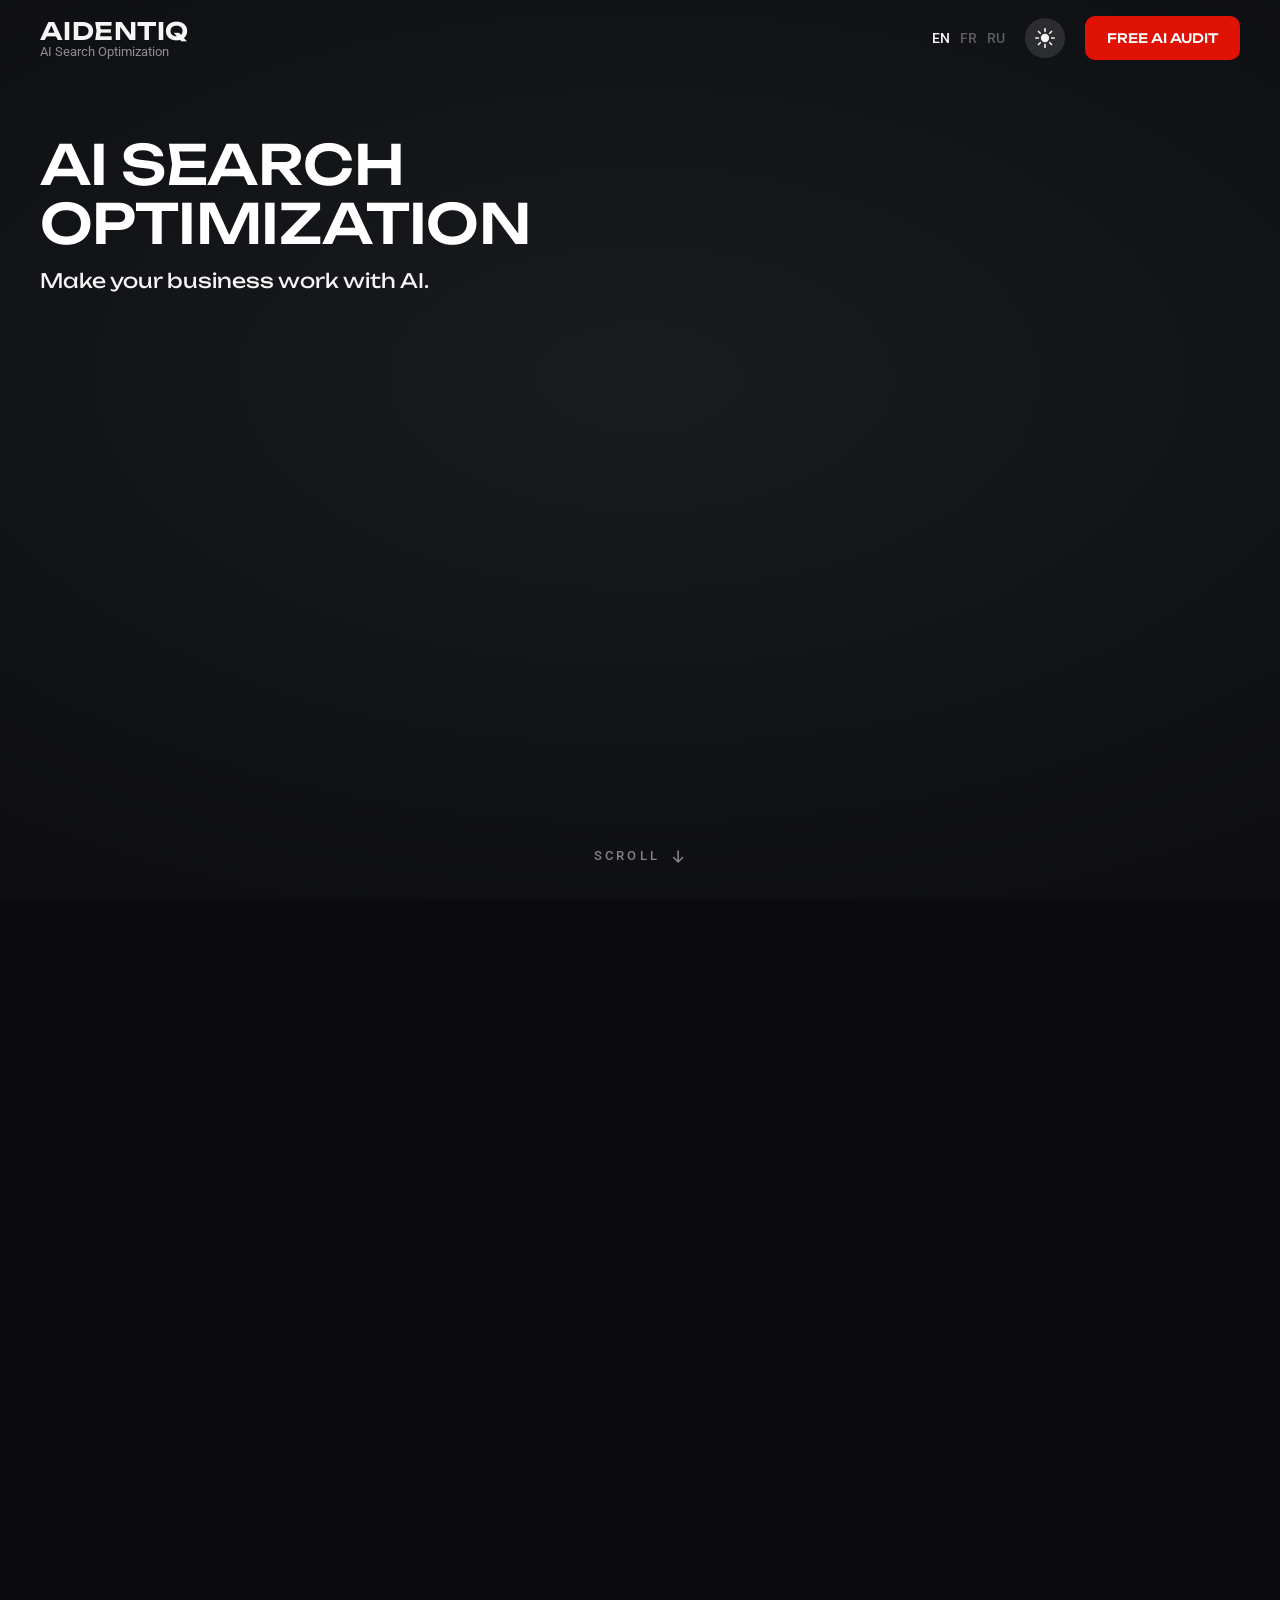
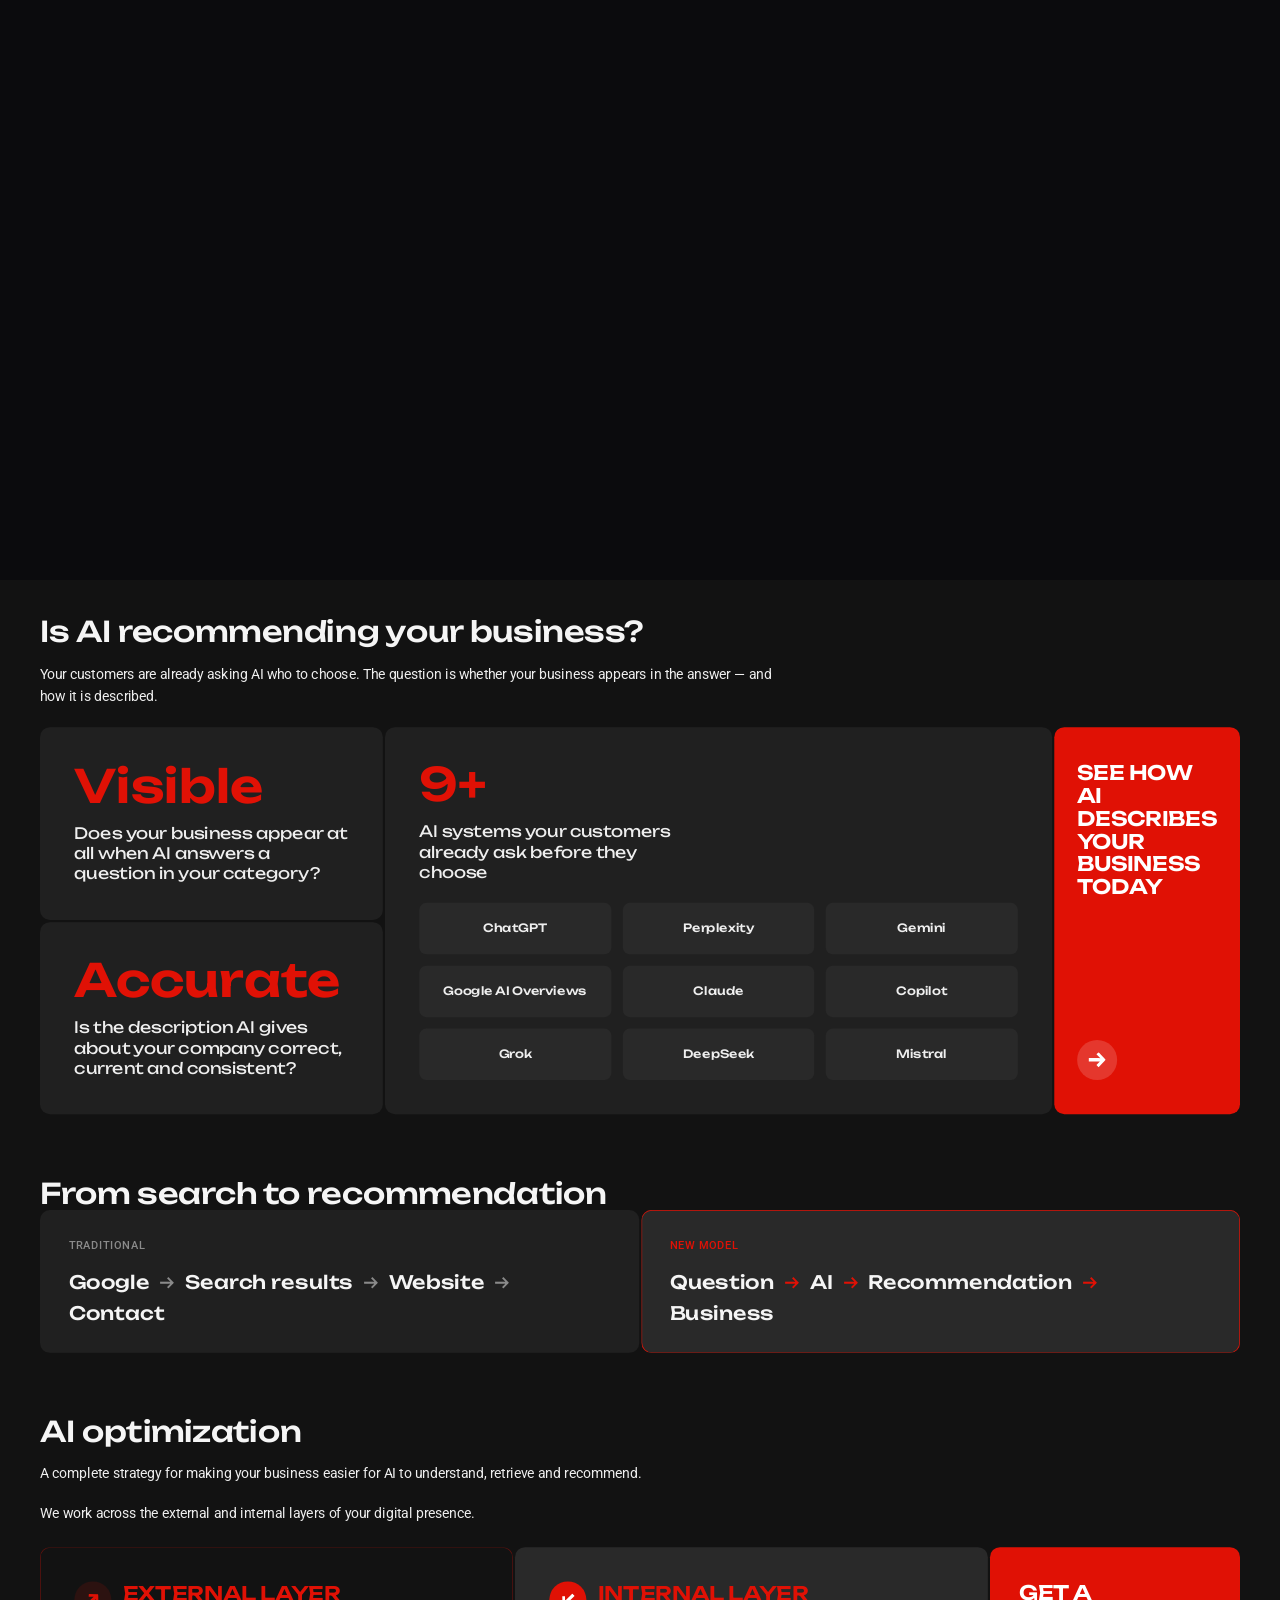
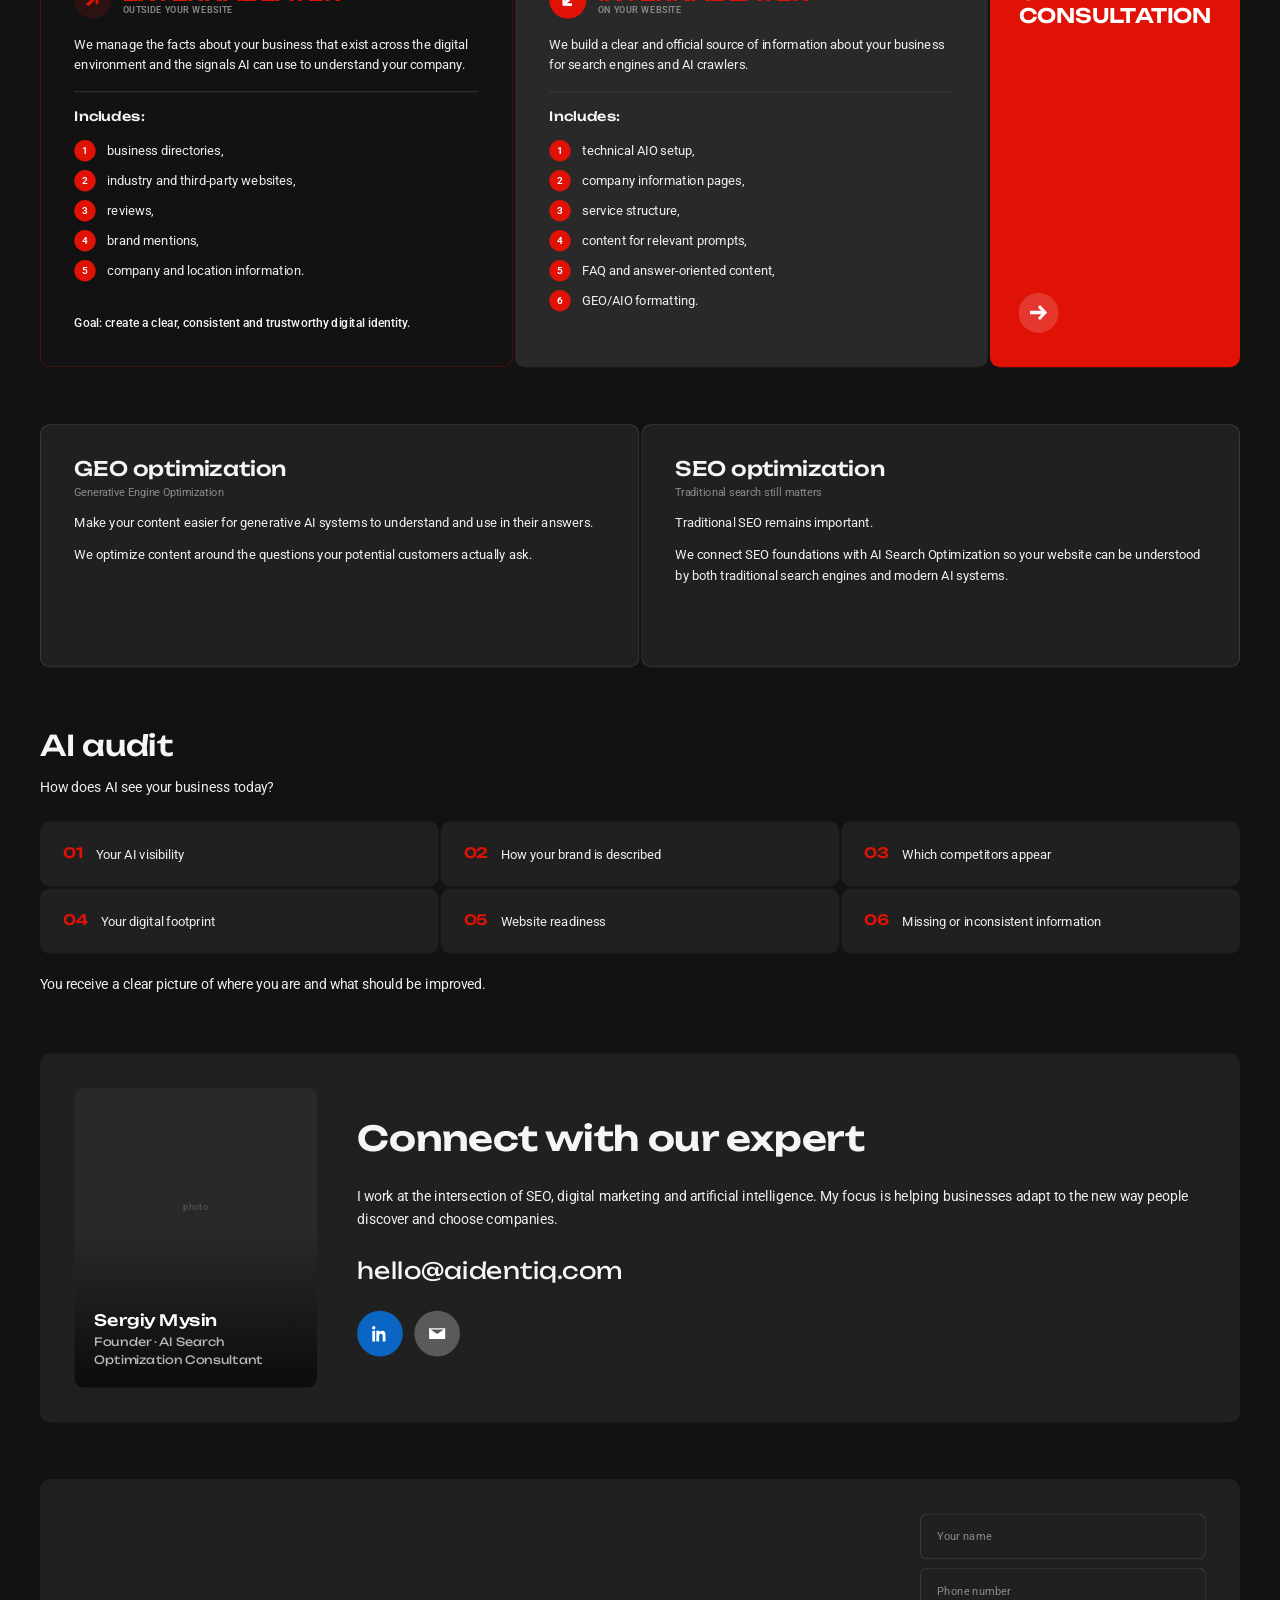
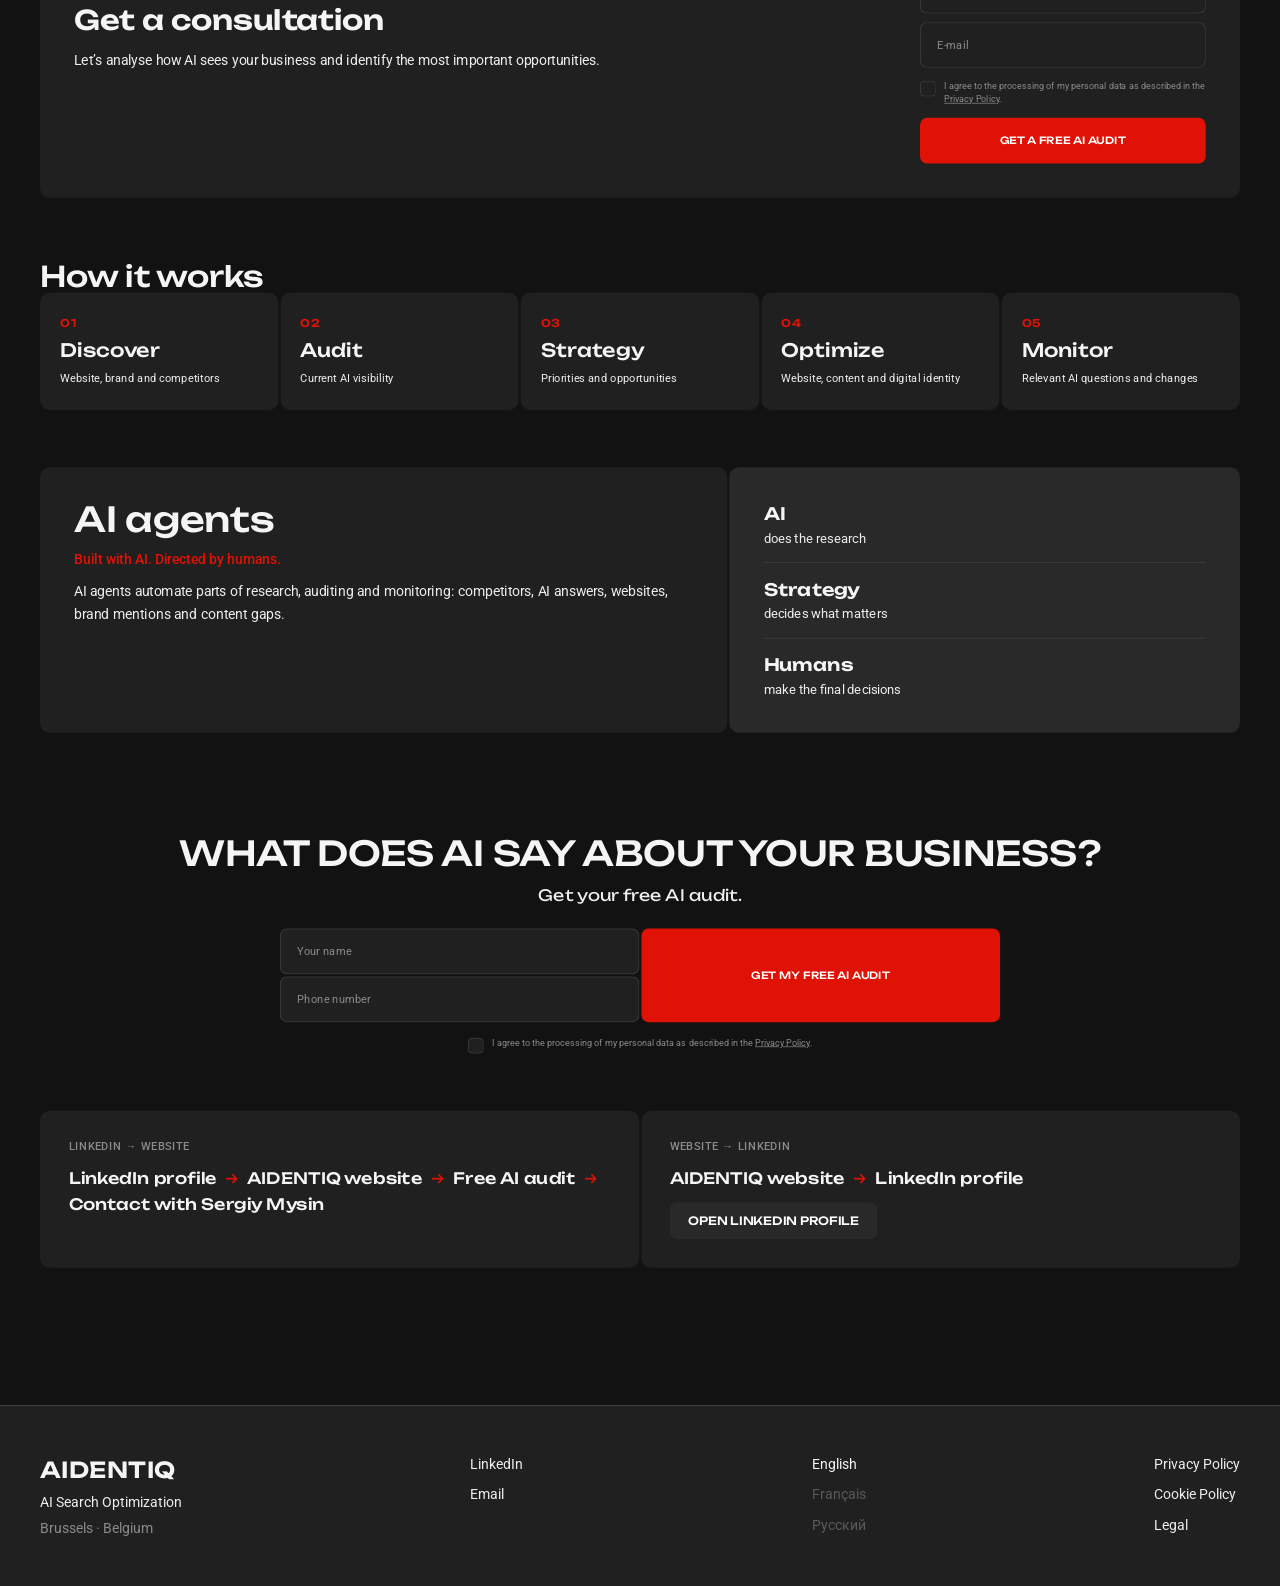
==== commit 14880c64: "Rename index2.html to index.html" ====
--- a/index.html
+++ b/index.html
@@ -3,8 +3,12 @@
 <head>
     <meta charset="UTF-8">
     <meta name="viewport" content="width=device-width, initial-scale=1.0">
-    <title>AI Search Optimization — AIDENTIQ</title>
+    <title>AI Search Optimization — AIDENTIQ (video hero)</title>
     <meta name="description" content="We turn AI search into a working channel for your business growth. AI optimization, GEO and SEO for businesses that want to be found and recommended by AI.">
+
+    <!-- Второй вариант hero — витрина для сравнения, в поиск не отдаём.
+         Если этот вариант станет основным, noindex убрать и поправить canonical. -->
+    <meta name="robots" content="noindex, nofollow">
 
     <link rel="canonical" href="https://aidentiq.com/">
     <!-- Языковые версии. Пока собрана только английская: как добавить FR и RU —
@@ -21,7 +25,7 @@
     <link rel="shortcut icon" href="images/favicon.ico" type="image/x-icon">
     <link rel="stylesheet" href="css/style.css">
 </head>
-<body>
+<body class="vhero-page">
 <script>
     /* Тему ставим до отрисовки, иначе на тёмной теме мигнёт светлый фон. */
     (function () {
@@ -54,46 +58,50 @@
     </div>
 </header>
 
+<!-- ═════════ 2. Hero вариант 2: видеосцена, скраб по скроллу ═════════
+     Лежит вне #viewport: внутри transform-сцены position:sticky не работает.
+     Тёмный фон умышленно фиксированный, не из переменных темы: видео снято
+     на тёмном «студийном» фоне и в светлой теме сцена остаётся тёмной. -->
+<section class="vhero" id="top" aria-label="AI breaks through the ice">
+    <div class="vhero-stage">
+        <video class="vhero-video" src="videos/hero-run.mp4" muted playsinline preload="auto" disablepictureinpicture></video>
+        <!-- Заголовок из старого hero. При скролле улетает «вглубь» кадра и
+             растворяется — анимирует js/hero-video.js через инлайновые стили -->
+        <div class="vhero-copy">
+            <h1 class="vhero-title">AI Search Optimization</h1>
+            <p class="vhero-sub">Make your business work with AI.</p>
+        </div>
+        <!-- Форма из старого hero. Всплывает по центру, когда видео доходит
+             до последнего кадра; класс form-show на секции вешает скрипт -->
+        <div class="vhero-formwrap">
+            <form class="contact-form" action="" method="post" novalidate>
+            <div class="heroform">
+                <input type="hidden" name="source" value="hero-free-ai-audit" />
+                <h3>Free AI audit</h3>
+                <p class="hfnote">See how AI currently sees your business.</p>
+                <label class="field"><input type="text" name="name" placeholder=" " autocomplete="name" required /><span class="flabel">Your name</span></label>
+                <label class="field"><input type="tel" name="phone" placeholder=" " autocomplete="tel" required /><span class="flabel">Phone number</span></label>
+                <label class="echeck" style="margin-top:8px">
+                    <input type="checkbox" name="consent" value="1" required />
+                    <span class="echecktext">I agree to the processing of my personal data as described in the <a href="privacy-policy.html" target="_blank" rel="noopener">Privacy Policy</a>.</span>
+                </label>
+                <button class="btn btn-lg btn-accent btn-block" type="submit" style="margin-top:4px">GET MY FREE AI AUDIT</button>
+            </div>
+            </form>
+        </div>
+        <div class="vhero-hint" aria-hidden="true">
+            <span>Scroll</span>
+            <svg viewBox="0 0 16 16" fill="none"><path d="M8 2v11M3.5 8.5 8 13l4.5-4.5" stroke="currentColor" stroke-width="1.6" stroke-linecap="round" stroke-linejoin="round"/></svg>
+        </div>
+    </div>
+</section>
+
 <div id="viewport">
 <div class="page">
 
-    <!-- ═════════ 2–4. Hero: заголовок, пояснение, форма AI-аудита ═════════ -->
-    <section class="hero sec" id="top">
-        <div class="gap stretch">
-            <div class="htext" style="flex:1">
-                <h1>AI Search Optimization</h1>
-                <div class="hero-intro">Make your business work with AI.</div>
-                <ul class="hvals">
-                    <div class="hlead">We turn AI search into a working channel for your business growth:</div>
-                    <li><span class="hicon"><svg viewBox="0 0 22 20" fill="none"><path d="M0 7.36758H12.5649L17.8478 7.96727V11.1656L12.5649 11.8224H0V7.36758ZM12.879 0L21.9885 9.59499L12.879 19.1614L10.109 16.5057L18.2762 8.16716V10.9943L10.109 2.65576L12.879 0Z" fill="currentColor"/></svg></span><span>we help <b>AI understand your business correctly</b>,</span></li>
-                    <li><span class="hicon"><svg viewBox="0 0 22 20" fill="none"><path d="M0 7.36758H12.5649L17.8478 7.96727V11.1656L12.5649 11.8224H0V7.36758ZM12.879 0L21.9885 9.59499L12.879 19.1614L10.109 16.5057L18.2762 8.16716V10.9943L10.109 2.65576L12.879 0Z" fill="currentColor"/></svg></span><span>we improve your <b>visibility in AI-generated answers</b>,</span></li>
-                    <li><span class="hicon"><svg viewBox="0 0 22 20" fill="none"><path d="M0 7.36758H12.5649L17.8478 7.96727V11.1656L12.5649 11.8224H0V7.36758ZM12.879 0L21.9885 9.59499L12.879 19.1614L10.109 16.5057L18.2762 8.16716V10.9943L10.109 2.65576L12.879 0Z" fill="currentColor"/></svg></span><span>we build a <b>clear digital identity</b> that AI can recognize and recommend.</span></li>
-                </ul>
-                <div class="gap" style="gap:12px;margin-top:4px">
-                    <a class="btn btn-lg btn-accent" href="#audit">GET MY FREE AI AUDIT</a>
-                    <a class="btn btn-lg btn-standard" href="#how">HOW IT WORKS</a>
-                </div>
-                <img class="hblobs hblobs-dark" src="images/hero-blobs.svg" alt="" aria-hidden="true" />
-                <img class="hblobs hblobs-light" src="images/hero-blobs-light.svg" alt="" aria-hidden="true" />
-            </div>
-            <div class="hside" style="width:440px">
-                <form class="contact-form" action="" method="post" novalidate>
-                <div class="heroform">
-                    <input type="hidden" name="source" value="hero-free-ai-audit" />
-                    <h3>Free AI audit</h3>
-                    <p class="hfnote">See how AI currently sees your business.</p>
-                    <label class="field"><input type="text" name="name" placeholder=" " autocomplete="name" required /><span class="flabel">Your name</span></label>
-                    <label class="field"><input type="tel" name="phone" placeholder=" " autocomplete="tel" required /><span class="flabel">Phone number</span></label>
-                    <label class="echeck" style="margin-top:8px">
-                        <input type="checkbox" name="consent" value="1" required />
-                        <span class="echecktext">I agree to the processing of my personal data as described in the <a href="privacy-policy.html" target="_blank" rel="noopener">Privacy Policy</a>.</span>
-                    </label>
-                    <button class="btn btn-lg btn-accent btn-block" type="submit" style="margin-top:4px">GET MY FREE AI AUDIT</button>
-                </div>
-                </form>
-            </div>
-        </div>
-    </section>
+    <!-- Старый hero (заголовок, форма AI-аудита) в этом варианте убран —
+         первый экран целиком занимает видеосцена .vhero выше.
+         Форма «Free AI audit» осталась в блоке #audit ниже по странице. -->
 
     <!-- ═════════ 5. Why it matters ═════════ -->
     <section class="sec">
@@ -398,5 +406,7 @@
 </div>
 
 <script src="js/main.js"></script>
+<!-- Скраб видео в .vhero — только у этого варианта страницы -->
+<script src="js/hero-video.js"></script>
 </body>
 </html>
--- a/css/style.css
+++ b/css/style.css
@@ -1265,7 +1265,11 @@
    ════════════════════════════════════════════════════════════════════ */
 
 /* ── Шапка ── */
-.site-hd{position:sticky;top:0;z-index:50;background:var(--bg);border-bottom:1px solid var(--line);}
+.site-hd{position:sticky;top:0;z-index:50;background:var(--bg);}
+/* На странице с видеосценой шапка fixed, а не sticky: сцена тогда начинается
+   от самого верха и заходит под шапку. Иначе над видео остаётся полоска
+   фона body — заметно в светлой теме. */
+.vhero-page .site-hd{position:fixed;left:0;right:0;}
 .hd-wrap{max-width:1755px;margin:0 auto;padding:16px 40px;display:flex;align-items:center;
   justify-content:space-between;gap:24px;box-sizing:border-box;}
 .hd-logo{display:flex;flex-direction:column;gap:2px;text-decoration:none;}
@@ -1444,3 +1448,83 @@
   .legal-page h2{font-size:21px;}
   .legal-page p,.legal-page li{font-size:16px;}
 }
+
+/* ── Hero вариант 2: видеосцена со скрабом (только index2.html) ──
+   Секция вне #viewport, поэтому на неё не действует transform-зум сцены.
+   Высота 320vh — это «пробег» скролла, за который проигрывается видео:
+   первые ~1.2 экрана человек стоит, дальше бежит и разбивает лёд. */
+.vhero{position:relative;height:420vh;margin-bottom:30px;background:#0b0b0d;}
+.vhero-stage{position:sticky;top:0;height:100vh;height:100svh;overflow:hidden;
+  display:flex;align-items:center;justify-content:center;
+  /* фон повторяет студийную подсветку видео, чтобы поля letterbox не отличались от кадра */
+  background:radial-gradient(120% 90% at 50% 42%,#1a1b1e 0%,#101114 55%,#0b0b0d 100%);}
+.vhero-video{width:100%;height:100%;object-fit:contain;display:block;}
+/* Заголовок с подзаголовком из старого hero, поверх сцены слева.
+   Левый край — на уровне логотипа шапки: .hd-wrap центрируется с
+   max-width:1755px и padding 40px, отсюда формула. Скролл уводит его
+   «вглубь» кадра: perspective+translateZ отдаляют от камеры, прозрачность
+   гаснет — стилями ведёт js/hero-video.js */
+.vhero-copy{position:absolute;z-index:2;
+  left:max(40px, calc((100% - 1755px) / 2 + 40px));top:15%;max-width:620px;
+  pointer-events:none;will-change:transform,opacity;}
+.vhero-title{margin:0;font-family:var(--disp);font-weight:500;
+  font-size:clamp(34px,4.3vw,72px);line-height:1.08;letter-spacing:-0.01em;
+  color:#fff;text-transform:uppercase;}
+.vhero-sub{margin:14px 0 0;font-family:var(--disp);font-weight:400;
+  font-size:clamp(16px,1.55vw,26px);line-height:1.3;color:#F5F5F5;}
+/* Форма из старого hero: часть линейного сценария. Когда скролл вычерпывает
+   видеофазу, всплывает по центру прилипшей сцены и держится, пока секция
+   прилипла (один экран), затем уходит вместе с ней. Скрытая — без событий
+   и невидима, чтобы не ловила клики у скролла */
+.vhero-formwrap{position:absolute;inset:0;z-index:3;display:flex;align-items:center;justify-content:center;
+  padding:24px;opacity:0;visibility:hidden;pointer-events:none;
+  transition:opacity .45s ease, visibility 0s linear .45s;}
+.vhero.form-show .vhero-formwrap{opacity:1;visibility:visible;pointer-events:auto;
+  transition:opacity .45s ease;}
+/* Форма всегда в тёмном оформлении: сцена тёмная в обеих темах,
+   поэтому тёмные значения переменных темы заданы локально */
+.vhero-formwrap{--bg:#121212;--surface:#202020;--raise:#292929;--line:#414141;
+  --head:#F5F5F5;--body:#EEEEEE;--muted:#8A8A8A;--accent:#E01105;--accent-press:#820700;}
+.vhero-formwrap .contact-form{width:min(440px,100%);flex:none;
+  transform:translateY(26px) scale(.96);transition:transform .45s ease;}
+.vhero.form-show .vhero-formwrap .contact-form{transform:none;}
+.vhero-formwrap .heroform{height:auto;max-height:calc(100vh - 48px);overflow:auto;
+  background:rgba(18,19,22,.88);backdrop-filter:blur(14px);-webkit-backdrop-filter:blur(14px);
+  box-shadow:inset 0 0 0 1px var(--line), 0 30px 80px rgba(0,0,0,.55);}
+.vhero-hint{position:absolute;left:50%;bottom:34px;transform:translateX(-50%);
+  display:flex;align-items:center;gap:10px;
+  font-family:var(--ui);font-size:13px;font-weight:500;letter-spacing:.24em;text-transform:uppercase;
+  color:rgba(245,245,245,.5);pointer-events:none;transition:opacity .4s;}
+.vhero-hint svg{width:16px;height:16px;animation:vhero-bob 1.6s ease-in-out infinite;}
+.vhero.is-past .vhero-hint{opacity:0;}
+@keyframes vhero-bob{
+  0%,100%{transform:translateY(0);}
+  50%{transform:translateY(5px);}
+}
+/* Шапка над видео (класс вешает js/hero-video.js, пока под шапкой ещё кадр):
+   фон убираем, а текст делаем светлым — сцена тёмная в обеих темах.
+   Кнопка FREE AI AUDIT красная и так, её не трогаем. */
+.site-hd{transition:background .3s;}
+.site-hd.hd-clear{background:transparent;}
+.site-hd.hd-clear .hd-name{color:#F5F5F5;}
+.site-hd.hd-clear .hd-tag{color:rgba(245,245,245,.55);}
+.site-hd.hd-clear .hd-lang .cur{color:#F5F5F5;}
+.site-hd.hd-clear .hd-lang .soon,
+.site-hd.hd-clear .hd-lang a{color:rgba(245,245,245,.6);}
+.site-hd.hd-clear .hd-theme{background:rgba(245,245,245,.12);color:#F5F5F5;}
+.site-hd.hd-clear .hd-theme:hover{background:rgba(245,245,245,.22);}
+@media (max-width:780px){
+  /* на телефоне видео вертикально уже — укорачиваем пробег, чтобы не крутить впустую;
+     contain оставил бы фигуру крохотной в портретном экране, поэтому кадр вписываем
+     в ширину с обрезкой боковых полей — действие всегда по центру кадра */
+  .vhero{height:340vh;}
+  .vhero-video{object-fit:cover;}
+  .vhero-copy{left:20px;right:20px;top:104px;max-width:none;}
+  .vhero-formwrap{padding:16px;}
+  .vhero-hint{bottom:24px;}
+}
+@media (prefers-reduced-motion:reduce){
+  /* анимацию не ведём: секция схлопывается в один экран, человек стоит на первом кадре */
+  .vhero{height:100vh;}
+  .vhero-hint{display:none;}
+}
